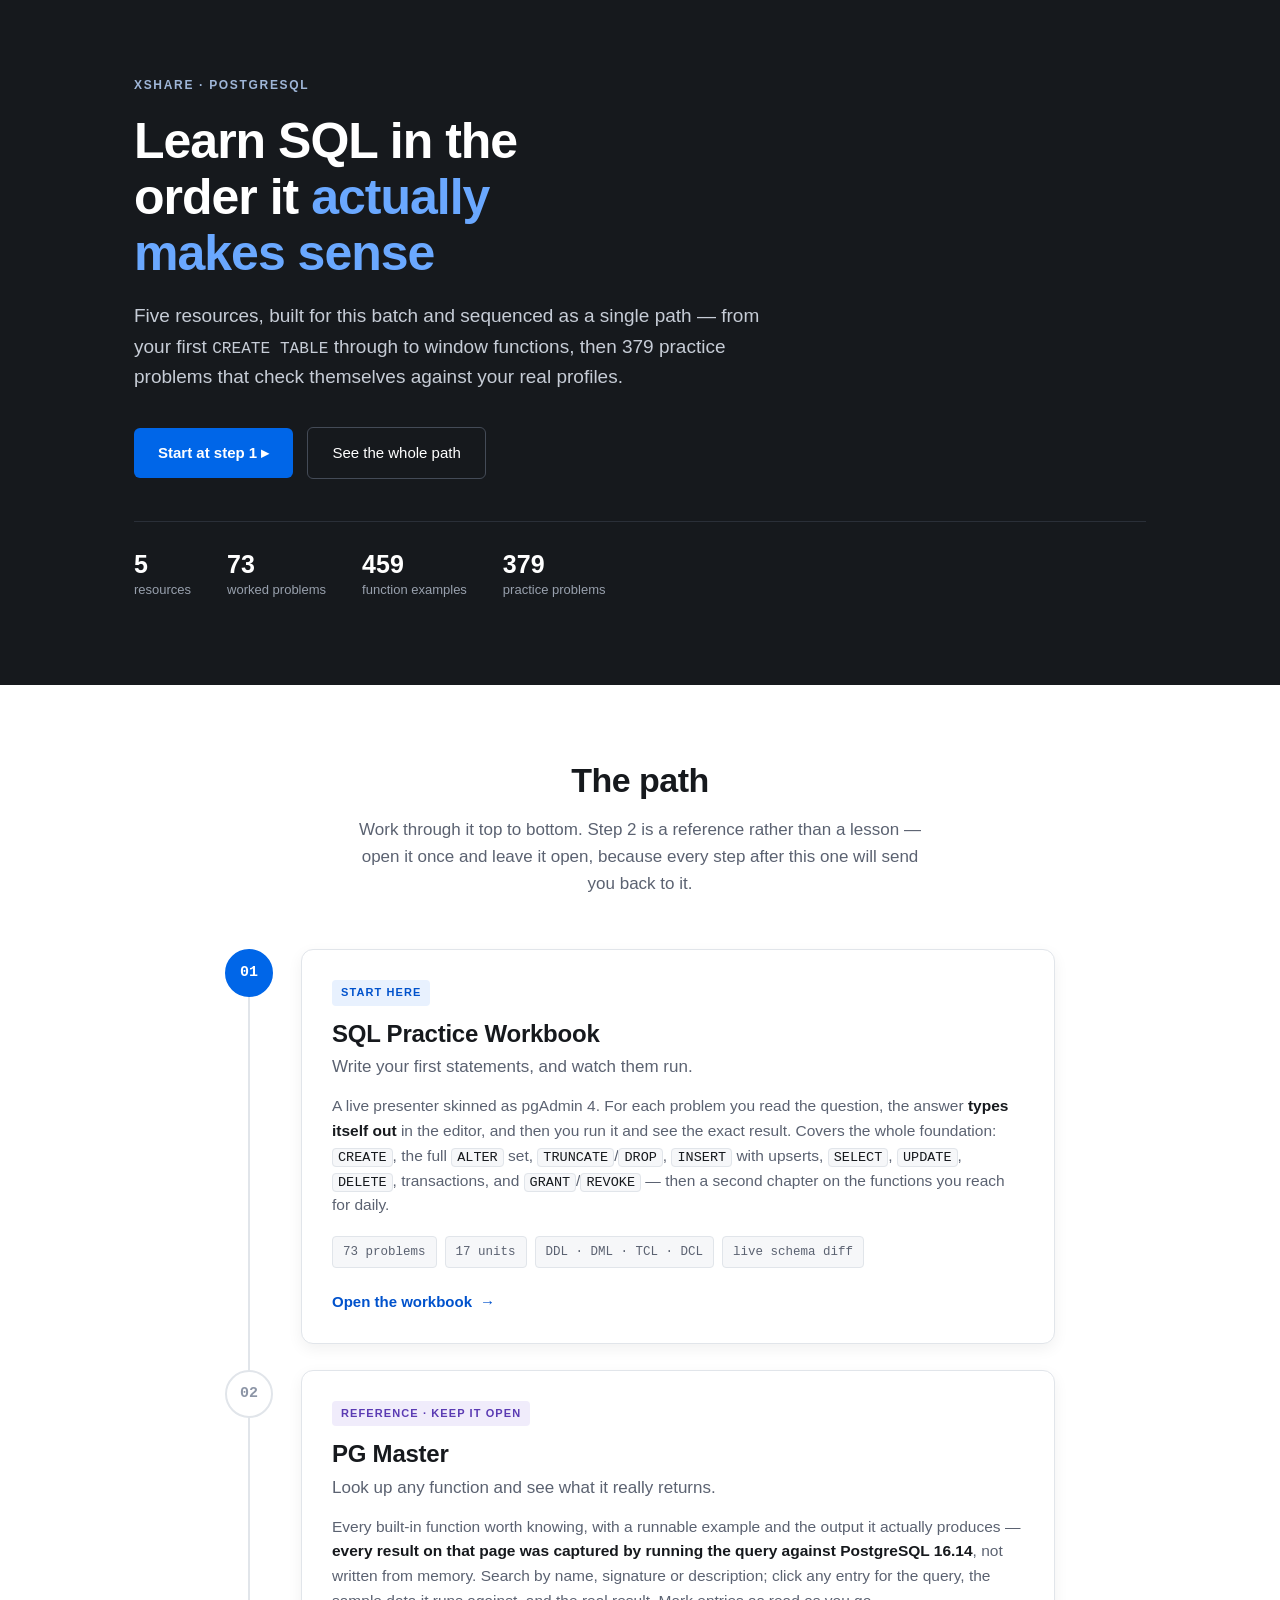
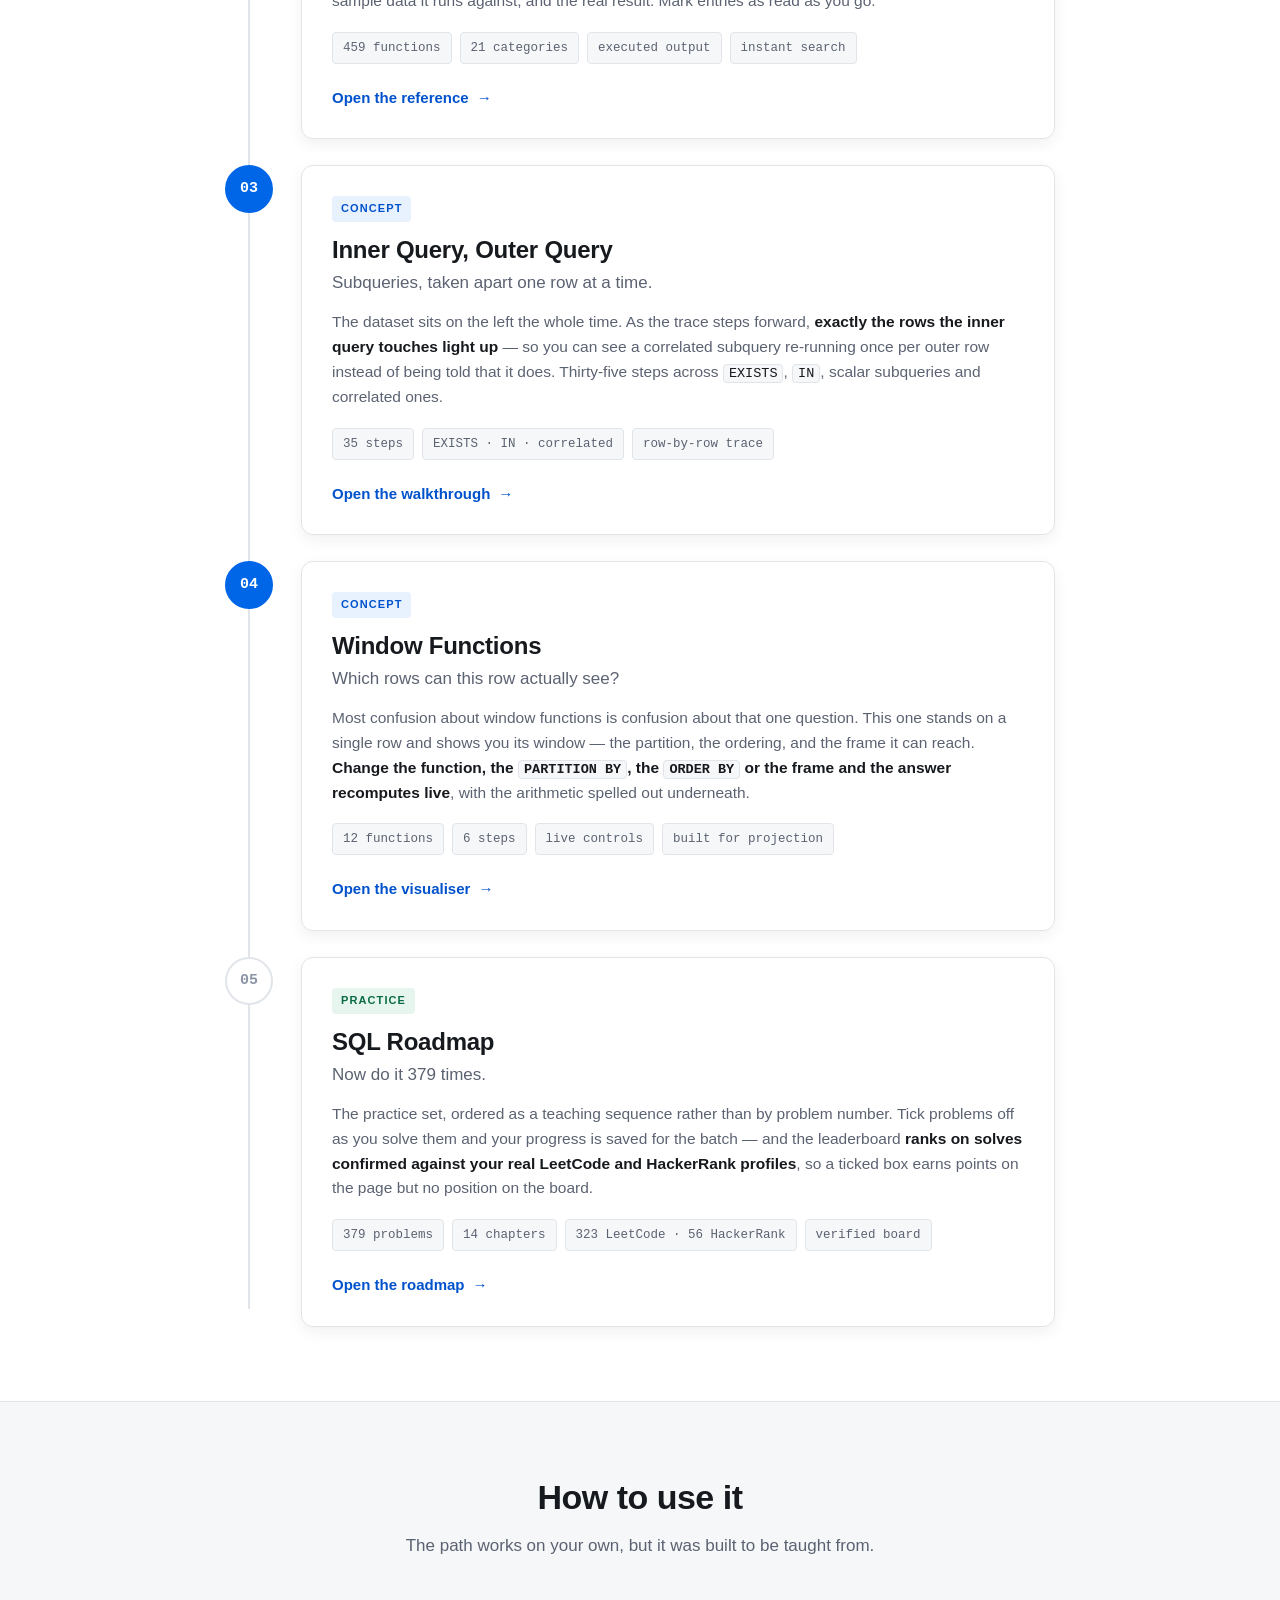
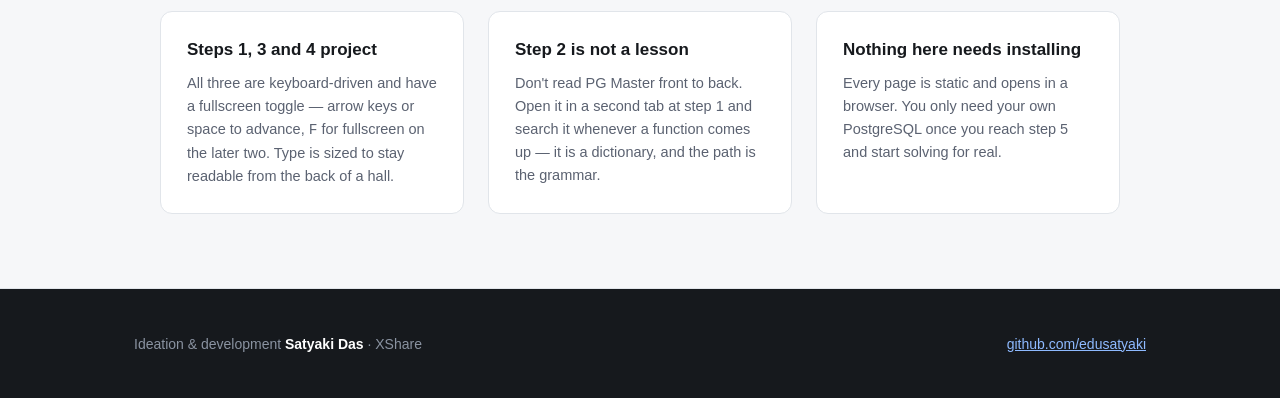
==== index.html @ 4ec0329b "Add the PostgreSQL Master path — five resources in teaching order A single front door for the XShare" ====
<!DOCTYPE html>
<html lang="en">
<head>
<meta charset="utf-8">
<meta name="viewport" content="width=device-width, initial-scale=1">
<title>PostgreSQL Master — the XShare SQL path</title>
<meta name="description" content="Five resources in teaching order: write your first statements, look up any function, take subqueries apart, see what a window function sees, then practise across 379 tracked problems.">
<meta property="og:title" content="PostgreSQL Master — the XShare SQL path">
<meta property="og:description" content="Five resources in teaching order, from CREATE TABLE to window functions to 379 tracked practice problems.">
<meta property="og:type" content="website">
<meta property="og:url" content="https://edusatyaki.github.io/PGSQLMaaster/">
<link rel="icon" href="data:image/svg+xml,%3Csvg xmlns='http://www.w3.org/2000/svg' viewBox='0 0 24 24' fill='none' stroke='%230673f9' stroke-width='2'%3E%3Cellipse cx='12' cy='5.5' rx='8' ry='3'/%3E%3Cpath d='M4 5.5v13c0 1.7 3.6 3 8 3s8-1.3 8-3v-13M4 12c0 1.7 3.6 3 8 3s8-1.3 8-3'/%3E%3C/svg%3E">
<style>
:root{
  --accent:#0673f9;        /* borders, focus ring — never behind white text */
  --accent-solid:#0066e8;  /* filled surfaces carrying white text: 5.17:1 */
  --accent-deep:#0052cc;   /* links, hover */
  --ink:#16191d;
  --ink-2:#5b6271;
  --ink-3:#8c95a6;
  --ground:#f6f7f9;
  --line:#e1e5ea;
  --white:#ffffff;
  --shadow:0 5px 15px rgba(0,0,0,.06);
  --shadow-lift:0 12px 28px rgba(6,115,249,.13);
  --sans:Arial,Helvetica,sans-serif;
  --mono:ui-monospace,SFMono-Regular,Menlo,Consolas,"Courier New",monospace;
}
*{box-sizing:border-box;margin:0;padding:0}
html{-webkit-text-size-adjust:100%}
body{
  font-family:var(--sans); color:var(--ink); background:var(--white);
  font-size:16px; line-height:1.6; -webkit-font-smoothing:antialiased;
}
a{color:var(--accent-deep)}
:focus-visible{outline:3px solid var(--accent); outline-offset:3px; border-radius:4px}

.wrap{max-width:1060px; margin:0 auto; padding:0 24px}

/* ---------------------------------------------------------------- hero */
.hero{background:var(--ink); color:#fff; padding:76px 0 84px}
.eyebrow{
  font-size:12px; font-weight:700; letter-spacing:.14em; text-transform:uppercase;
  color:#9fb6d8; margin-bottom:18px;
}
.hero h1{font-size:50px; line-height:1.12; font-weight:600; letter-spacing:-.02em; max-width:15ch}
.hero h1 span{color:#6aa8ff}
.hero p{margin-top:20px; font-size:19px; color:#c6ccd6; max-width:60ch}
.hero-cta{display:flex; flex-wrap:wrap; gap:14px; margin-top:34px; align-items:center}
.btn{
  display:inline-block; background:var(--accent-solid); color:#fff; text-decoration:none;
  font-size:15px; font-weight:700; padding:13px 24px; border-radius:6px;
  transition:background .15s ease, transform .15s ease;
}
.btn:hover{background:var(--accent-deep); transform:translateY(-1px)}
.btn-ghost{
  background:transparent; color:#fff; border:1px solid #444b57; font-weight:400;
}
.btn-ghost:hover{background:#242932; border-color:#5d6675; transform:none}
.hero-meta{
  margin-top:42px; padding-top:26px; border-top:1px solid #2a2f38;
  display:flex; flex-wrap:wrap; gap:36px;
}
.hero-meta div{font-size:13px; color:#98a0ad}
.hero-meta b{display:block; font-size:25px; color:#fff; font-weight:600; line-height:1.3}

/* ------------------------------------------------------------ sections */
.band{padding:74px 0}
.band-grey{background:var(--ground); border-top:1px solid var(--line); border-bottom:1px solid var(--line)}
.head{text-align:center; max-width:64ch; margin:0 auto 52px}
.head h2{font-size:34px; font-weight:600; letter-spacing:-.015em; line-height:1.25}
.head p{margin-top:14px; font-size:17px; color:var(--ink-2)}

/* ---------------------------------------------------------------- path */
.path{position:relative; max-width:830px; margin:0 auto; list-style:none}
.path::before{
  content:""; position:absolute; left:23px; top:18px; bottom:18px;
  width:2px; background:var(--line);
}
.step{position:relative; padding-left:76px; padding-bottom:26px}
.step:last-child{padding-bottom:0}
.num{
  position:absolute; left:0; top:0; width:48px; height:48px; border-radius:50%;
  background:var(--white); border:2px solid var(--line); color:var(--ink-3);
  font-family:var(--mono); font-size:15px; font-weight:700;
  display:flex; align-items:center; justify-content:center; z-index:1;
}
.step.is-core .num{background:var(--accent-solid); border-color:var(--accent-solid); color:#fff}

.card{
  background:var(--white); border:1px solid var(--line); border-radius:12px;
  padding:28px 30px; box-shadow:var(--shadow);
  transition:box-shadow .18s ease, border-color .18s ease, transform .18s ease;
}
.card:hover{box-shadow:var(--shadow-lift); border-color:#b9d4fb; transform:translateY(-2px)}
.tag{
  display:inline-block; font-size:11px; font-weight:700; letter-spacing:.1em;
  text-transform:uppercase; padding:4px 9px; border-radius:4px; margin-bottom:12px;
  background:#e8f1fe; color:var(--accent-deep);
}
.tag-ref{background:#f0ecfb; color:#5b3bb3}
.tag-last{background:#e6f6ee; color:#0a6b43}
.card h3{font-size:24px; font-weight:600; letter-spacing:-.01em; line-height:1.3}
.card .lede{margin-top:4px; font-size:17px; color:var(--ink-2); font-weight:400}
.card p.body{margin-top:14px; color:var(--ink-2); font-size:15.5px}
.card p.body b{color:var(--ink); font-weight:700}
.card code{
  font-family:var(--mono); font-size:13.5px; background:var(--ground);
  border:1px solid var(--line); border-radius:4px; padding:1px 5px; color:var(--ink);
}
.facts{
  display:flex; flex-wrap:wrap; gap:8px; margin-top:18px; list-style:none;
}
.facts li{
  font-family:var(--mono); font-size:12.5px; color:var(--ink-2);
  background:var(--ground); border:1px solid var(--line);
  border-radius:4px; padding:5px 10px;
}
.go{
  display:inline-flex; align-items:center; gap:8px; margin-top:22px;
  font-size:15px; font-weight:700; color:var(--accent-deep); text-decoration:none;
}
.go:hover{color:var(--accent); text-decoration:underline}
.go .arw{transition:transform .15s ease}
.card:hover .go .arw{transform:translateX(3px)}

/* --------------------------------------------------------------- notes */
.notes{display:grid; grid-template-columns:repeat(3,1fr); gap:24px; max-width:960px; margin:0 auto}
.note{background:var(--white); border:1px solid var(--line); border-radius:12px; padding:24px 26px}
.note h4{font-size:17px; font-weight:600; margin-bottom:8px}
.note p{font-size:14.5px; color:var(--ink-2)}

/* -------------------------------------------------------------- footer */
footer{background:var(--ink); color:#8a93a1; padding:44px 0; font-size:14px}
.foot-in{display:flex; flex-wrap:wrap; gap:16px; justify-content:space-between; align-items:center}
footer b{color:#fff; font-weight:600}
footer a{color:#8ebaff}

/* --------------------------------------------------------------- phone */
@media (max-width:860px){
  .notes{grid-template-columns:1fr}
}
@media (max-width:640px){
  .hero{padding:52px 0 58px}
  .hero h1{font-size:33px}
  .hero p{font-size:17px}
  .hero-meta{gap:24px}
  .hero-meta b{font-size:21px}
  .band{padding:52px 0}
  .head{margin-bottom:36px}
  .head h2{font-size:26px}
  .path::before{left:15px}
  .step{padding-left:50px}
  .num{width:32px; height:32px; font-size:12.5px}
  .card{padding:22px 20px}
  .card h3{font-size:20px}
  .card .lede{font-size:15.5px}
  .btn{display:block; text-align:center}
  .hero-cta{display:block}
  .hero-cta .btn{margin-bottom:12px}
}
</style>
</head>
<body>

<header class="hero">
  <div class="wrap">
    <div class="eyebrow">XShare · PostgreSQL</div>
    <h1>Learn SQL in the order it <span>actually makes sense</span></h1>
    <p>
      Five resources, built for this batch and sequenced as a single path — from your first
      <code style="font-family:var(--mono);font-size:.85em">CREATE TABLE</code> through to window
      functions, then 379 practice problems that check themselves against your real profiles.
    </p>
    <div class="hero-cta">
      <a class="btn" href="https://edusatyaki.github.io/SQL-Practice-Workbook-1/">Start at step 1 ▸</a>
      <a class="btn btn-ghost" href="#path">See the whole path</a>
    </div>
    <div class="hero-meta">
      <div><b>5</b>resources</div>
      <div><b>73</b>worked problems</div>
      <div><b>459</b>function examples</div>
      <div><b>379</b>practice problems</div>
    </div>
  </div>
</header>

<main>
<section class="band" id="path">
  <div class="wrap">
    <div class="head">
      <h2>The path</h2>
      <p>
        Work through it top to bottom. Step 2 is a reference rather than a lesson — open it once
        and leave it open, because every step after this one will send you back to it.
      </p>
    </div>

    <ol class="path">

      <li class="step is-core">
        <div class="num">01</div>
        <article class="card">
          <span class="tag">Start here</span>
          <h3>SQL Practice Workbook</h3>
          <div class="lede">Write your first statements, and watch them run.</div>
          <p class="body">
            A live presenter skinned as pgAdmin 4. For each problem you read the question, the
            answer <b>types itself out</b> in the editor, and then you run it and see the exact
            result. Covers the whole foundation: <code>CREATE</code>, the full <code>ALTER</code>
            set, <code>TRUNCATE</code>/<code>DROP</code>, <code>INSERT</code> with upserts,
            <code>SELECT</code>, <code>UPDATE</code>, <code>DELETE</code>, transactions, and
            <code>GRANT</code>/<code>REVOKE</code> — then a second chapter on the functions you
            reach for daily.
          </p>
          <ul class="facts">
            <li>73 problems</li><li>17 units</li><li>DDL · DML · TCL · DCL</li><li>live schema diff</li>
          </ul>
          <a class="go" href="https://edusatyaki.github.io/SQL-Practice-Workbook-1/">
            Open the workbook <span class="arw">→</span>
          </a>
        </article>
      </li>

      <li class="step">
        <div class="num">02</div>
        <article class="card">
          <span class="tag tag-ref">Reference · keep it open</span>
          <h3>PG Master</h3>
          <div class="lede">Look up any function and see what it really returns.</div>
          <p class="body">
            Every built-in function worth knowing, with a runnable example and the output it
            actually produces — <b>every result on that page was captured by running the query
            against PostgreSQL 16.14</b>, not written from memory. Search by name, signature or
            description; click any entry for the query, the sample data it runs against, and the
            real result. Mark entries as read as you go.
          </p>
          <ul class="facts">
            <li>459 functions</li><li>21 categories</li><li>executed output</li><li>instant search</li>
          </ul>
          <a class="go" href="https://edusatyaki.github.io/PGMaster/">
            Open the reference <span class="arw">→</span>
          </a>
        </article>
      </li>

      <li class="step is-core">
        <div class="num">03</div>
        <article class="card">
          <span class="tag">Concept</span>
          <h3>Inner Query, Outer Query</h3>
          <div class="lede">Subqueries, taken apart one row at a time.</div>
          <p class="body">
            The dataset sits on the left the whole time. As the trace steps forward, <b>exactly the
            rows the inner query touches light up</b> — so you can see a correlated subquery
            re-running once per outer row instead of being told that it does. Thirty-five steps
            across <code>EXISTS</code>, <code>IN</code>, scalar subqueries and correlated ones.
          </p>
          <ul class="facts">
            <li>35 steps</li><li>EXISTS · IN · correlated</li><li>row-by-row trace</li>
          </ul>
          <a class="go" href="https://edusatyaki.github.io/Subquerry/">
            Open the walkthrough <span class="arw">→</span>
          </a>
        </article>
      </li>

      <li class="step is-core">
        <div class="num">04</div>
        <article class="card">
          <span class="tag">Concept</span>
          <h3>Window Functions</h3>
          <div class="lede">Which rows can this row actually see?</div>
          <p class="body">
            Most confusion about window functions is confusion about that one question. This one
            stands on a single row and shows you its window — the partition, the ordering, and the
            frame it can reach. <b>Change the function, the <code>PARTITION BY</code>, the
            <code>ORDER BY</code> or the frame and the answer recomputes live</b>, with the
            arithmetic spelled out underneath.
          </p>
          <ul class="facts">
            <li>12 functions</li><li>6 steps</li><li>live controls</li><li>built for projection</li>
          </ul>
          <a class="go" href="https://edusatyaki.github.io/Windows-functions-/">
            Open the visualiser <span class="arw">→</span>
          </a>
        </article>
      </li>

      <li class="step">
        <div class="num">05</div>
        <article class="card">
          <span class="tag tag-last">Practice</span>
          <h3>SQL Roadmap</h3>
          <div class="lede">Now do it 379 times.</div>
          <p class="body">
            The practice set, ordered as a teaching sequence rather than by problem number. Tick
            problems off as you solve them and your progress is saved for the batch — and the
            leaderboard <b>ranks on solves confirmed against your real LeetCode and HackerRank
            profiles</b>, so a ticked box earns points on the page but no position on the board.
          </p>
          <ul class="facts">
            <li>379 problems</li><li>14 chapters</li><li>323 LeetCode · 56 HackerRank</li><li>verified board</li>
          </ul>
          <a class="go" href="https://edusatyaki.github.io/SQLRoadmap/">
            Open the roadmap <span class="arw">→</span>
          </a>
        </article>
      </li>

    </ol>
  </div>
</section>

<section class="band band-grey">
  <div class="wrap">
    <div class="head">
      <h2>How to use it</h2>
      <p>The path works on your own, but it was built to be taught from.</p>
    </div>
    <div class="notes">
      <div class="note">
        <h4>Steps 1, 3 and 4 project</h4>
        <p>
          All three are keyboard-driven and have a fullscreen toggle — arrow keys or space to
          advance, <code>F</code> for fullscreen on the later two. Type is sized to stay readable
          from the back of a hall.
        </p>
      </div>
      <div class="note">
        <h4>Step 2 is not a lesson</h4>
        <p>
          Don't read PG Master front to back. Open it in a second tab at step 1 and search it
          whenever a function comes up — it is a dictionary, and the path is the grammar.
        </p>
      </div>
      <div class="note">
        <h4>Nothing here needs installing</h4>
        <p>
          Every page is static and opens in a browser. You only need your own PostgreSQL once you
          reach step 5 and start solving for real.
        </p>
      </div>
    </div>
  </div>
</section>
</main>

<footer>
  <div class="wrap foot-in">
    <div>Ideation &amp; development <b>Satyaki Das</b> · XShare</div>
    <div><a href="https://github.com/edusatyaki">github.com/edusatyaki</a></div>
  </div>
</footer>

</body>
</html>
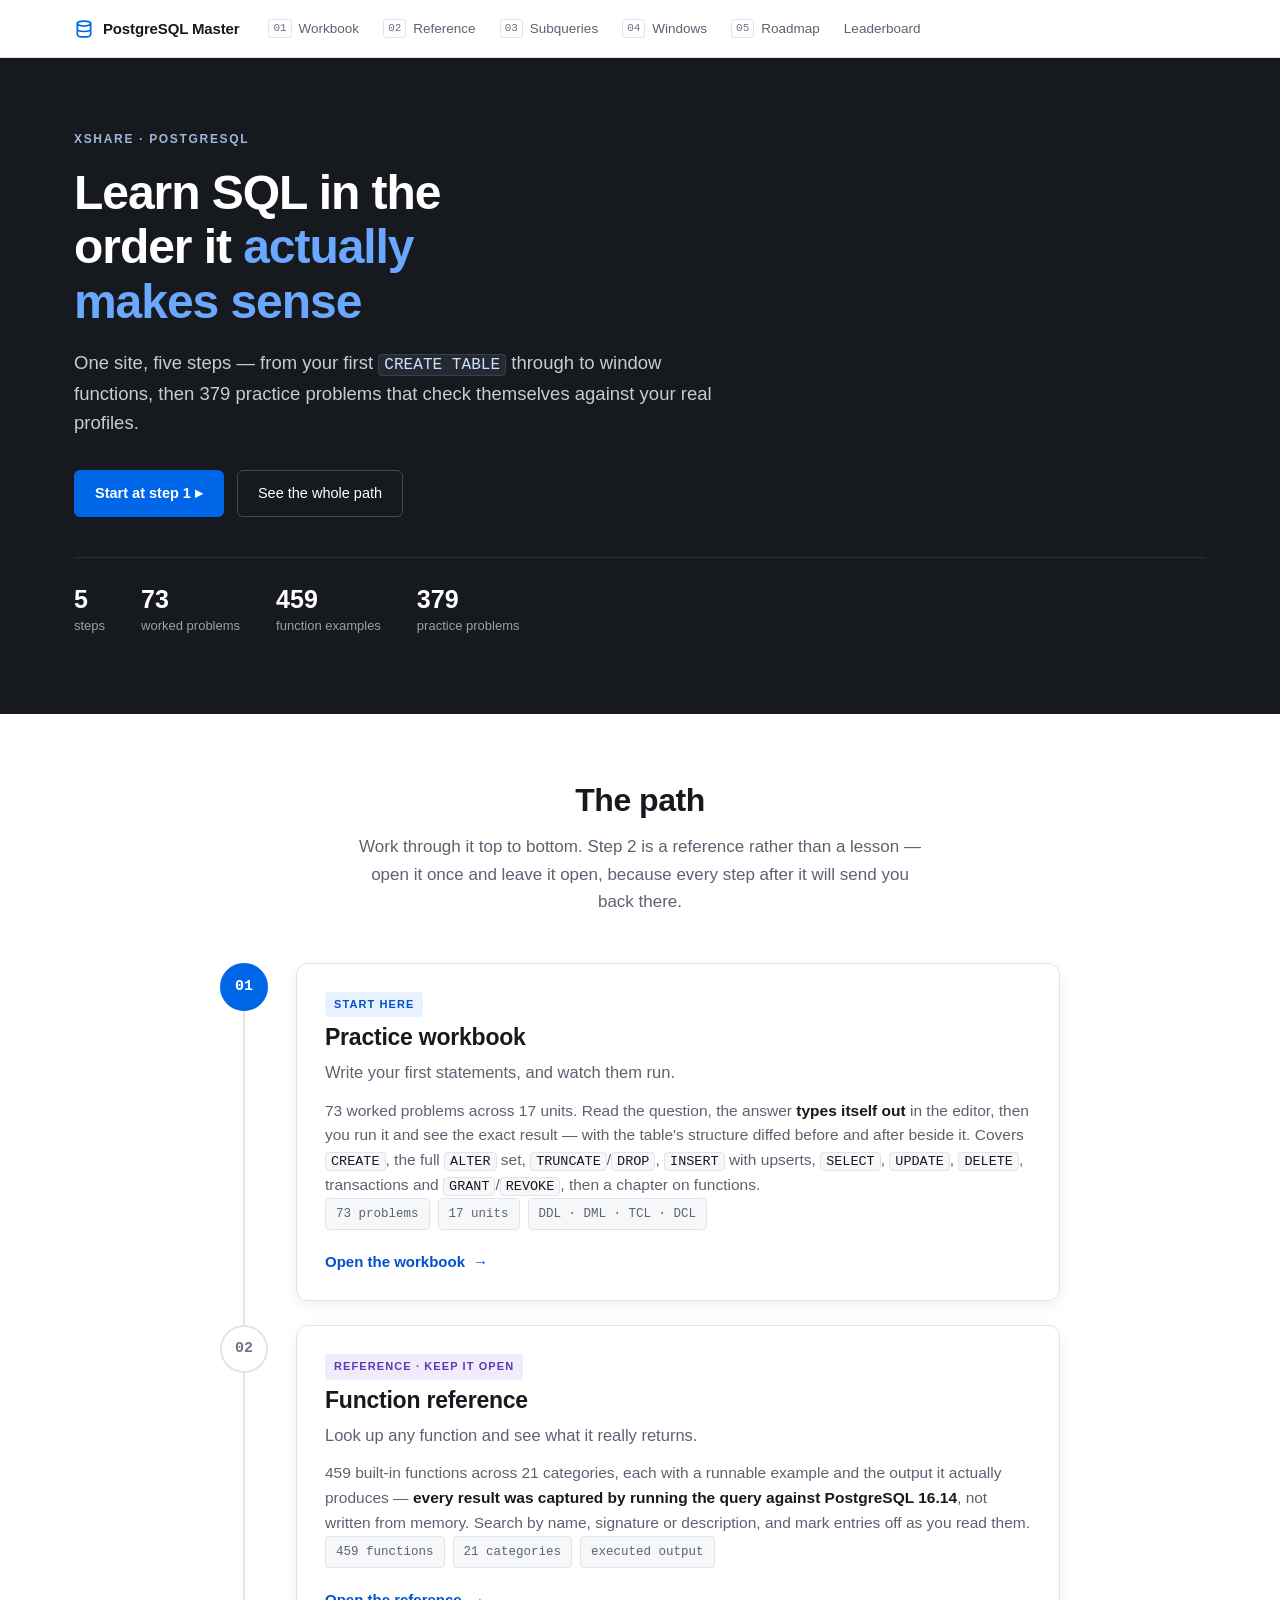
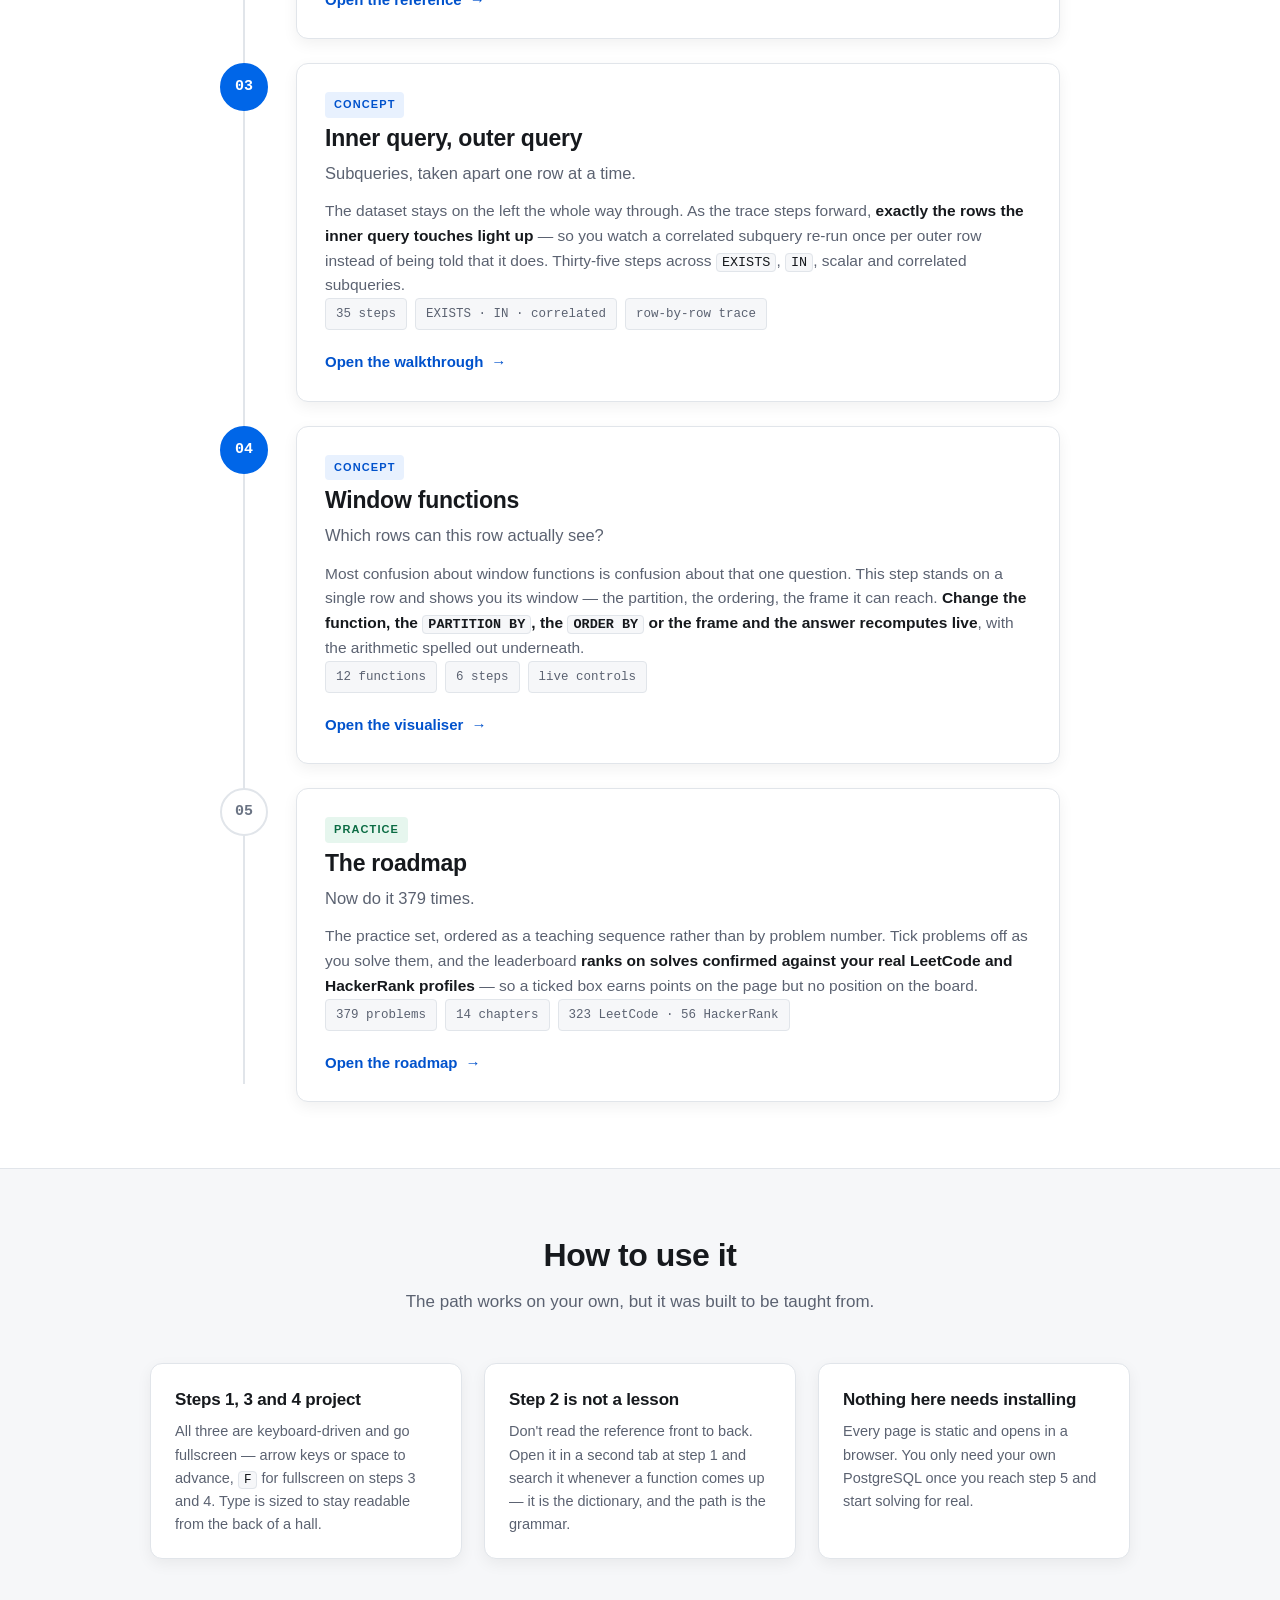
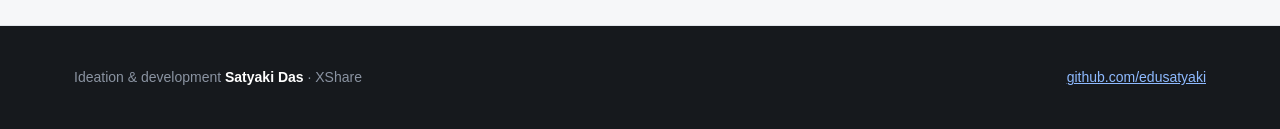
==== commit fe642fd7: "Merge all five resources into one site on one theme Replaces the link hub with the actual code. The " ====
--- a/index.html
+++ b/index.html
@@ -3,81 +3,29 @@
 <head>
 <meta charset="utf-8">
 <meta name="viewport" content="width=device-width, initial-scale=1">
-<title>PostgreSQL Master — the XShare SQL path</title>
-<meta name="description" content="Five resources in teaching order: write your first statements, look up any function, take subqueries apart, see what a window function sees, then practise across 379 tracked problems.">
-<meta property="og:title" content="PostgreSQL Master — the XShare SQL path">
-<meta property="og:description" content="Five resources in teaching order, from CREATE TABLE to window functions to 379 tracked practice problems.">
+<title>PostgreSQL Master — the XShare SQL course</title>
+<meta name="description" content="One site, five steps: write your first statements, look up any function, take subqueries apart, see what a window function sees, then practise across 379 tracked problems.">
+<meta property="og:title" content="PostgreSQL Master — the XShare SQL course">
+<meta property="og:description" content="From CREATE TABLE to window functions to 379 tracked practice problems — one site, in teaching order.">
 <meta property="og:type" content="website">
 <meta property="og:url" content="https://edusatyaki.github.io/PGSQLMaaster/">
-<link rel="icon" href="data:image/svg+xml,%3Csvg xmlns='http://www.w3.org/2000/svg' viewBox='0 0 24 24' fill='none' stroke='%230673f9' stroke-width='2'%3E%3Cellipse cx='12' cy='5.5' rx='8' ry='3'/%3E%3Cpath d='M4 5.5v13c0 1.7 3.6 3 8 3s8-1.3 8-3v-13M4 12c0 1.7 3.6 3 8 3s8-1.3 8-3'/%3E%3C/svg%3E">
+<link rel="icon" href="data:image/svg+xml,%3Csvg xmlns='http://www.w3.org/2000/svg' viewBox='0 0 24 24' fill='none' stroke='%230066e8' stroke-width='2'%3E%3Cellipse cx='12' cy='5.5' rx='8' ry='3'/%3E%3Cpath d='M4 5.5v13c0 1.7 3.6 3 8 3s8-1.3 8-3v-13M4 12c0 1.7 3.6 3 8 3s8-1.3 8-3'/%3E%3C/svg%3E">
+<link rel="stylesheet" href="assets/theme.css">
 <style>
-:root{
-  --accent:#0673f9;        /* borders, focus ring — never behind white text */
-  --accent-solid:#0066e8;  /* filled surfaces carrying white text: 5.17:1 */
-  --accent-deep:#0052cc;   /* links, hover */
-  --ink:#16191d;
-  --ink-2:#5b6271;
-  --ink-3:#8c95a6;
-  --ground:#f6f7f9;
-  --line:#e1e5ea;
-  --white:#ffffff;
-  --shadow:0 5px 15px rgba(0,0,0,.06);
-  --shadow-lift:0 12px 28px rgba(6,115,249,.13);
-  --sans:Arial,Helvetica,sans-serif;
-  --mono:ui-monospace,SFMono-Regular,Menlo,Consolas,"Courier New",monospace;
-}
-*{box-sizing:border-box;margin:0;padding:0}
-html{-webkit-text-size-adjust:100%}
-body{
-  font-family:var(--sans); color:var(--ink); background:var(--white);
-  font-size:16px; line-height:1.6; -webkit-font-smoothing:antialiased;
-}
-a{color:var(--accent-deep)}
-:focus-visible{outline:3px solid var(--accent); outline-offset:3px; border-radius:4px}
-
-.wrap{max-width:1060px; margin:0 auto; padding:0 24px}
-
-/* ---------------------------------------------------------------- hero */
-.hero{background:var(--ink); color:#fff; padding:76px 0 84px}
-.eyebrow{
-  font-size:12px; font-weight:700; letter-spacing:.14em; text-transform:uppercase;
-  color:#9fb6d8; margin-bottom:18px;
-}
-.hero h1{font-size:50px; line-height:1.12; font-weight:600; letter-spacing:-.02em; max-width:15ch}
+.hero{background:var(--ink); color:#fff; padding:72px 0 78px}
+.hero .eyebrow{font-size:12px; font-weight:700; letter-spacing:.14em; text-transform:uppercase; color:#9fb6d8; margin-bottom:17px}
+.hero h1{font-size:48px; line-height:1.13; font-weight:600; letter-spacing:-.022em; max-width:16ch}
 .hero h1 span{color:#6aa8ff}
-.hero p{margin-top:20px; font-size:19px; color:#c6ccd6; max-width:60ch}
-.hero-cta{display:flex; flex-wrap:wrap; gap:14px; margin-top:34px; align-items:center}
-.btn{
-  display:inline-block; background:var(--accent-solid); color:#fff; text-decoration:none;
-  font-size:15px; font-weight:700; padding:13px 24px; border-radius:6px;
-  transition:background .15s ease, transform .15s ease;
-}
-.btn:hover{background:var(--accent-deep); transform:translateY(-1px)}
-.btn-ghost{
-  background:transparent; color:#fff; border:1px solid #444b57; font-weight:400;
-}
-.btn-ghost:hover{background:#242932; border-color:#5d6675; transform:none}
-.hero-meta{
-  margin-top:42px; padding-top:26px; border-top:1px solid #2a2f38;
-  display:flex; flex-wrap:wrap; gap:36px;
-}
+.hero p{margin-top:19px; font-size:18.5px; color:#c6ccd6; max-width:62ch}
+.hero code{background:#242932; border-color:#39404b; color:#cfe0ff}
+.hero-cta{display:flex; flex-wrap:wrap; gap:13px; margin-top:32px}
+.hero-meta{margin-top:40px; padding-top:25px; border-top:1px solid #2a2f38; display:flex; flex-wrap:wrap; gap:36px}
 .hero-meta div{font-size:13px; color:#98a0ad}
 .hero-meta b{display:block; font-size:25px; color:#fff; font-weight:600; line-height:1.3}
 
-/* ------------------------------------------------------------ sections */
-.band{padding:74px 0}
-.band-grey{background:var(--ground); border-top:1px solid var(--line); border-bottom:1px solid var(--line)}
-.head{text-align:center; max-width:64ch; margin:0 auto 52px}
-.head h2{font-size:34px; font-weight:600; letter-spacing:-.015em; line-height:1.25}
-.head p{margin-top:14px; font-size:17px; color:var(--ink-2)}
-
-/* ---------------------------------------------------------------- path */
-.path{position:relative; max-width:830px; margin:0 auto; list-style:none}
-.path::before{
-  content:""; position:absolute; left:23px; top:18px; bottom:18px;
-  width:2px; background:var(--line);
-}
-.step{position:relative; padding-left:76px; padding-bottom:26px}
+.path{position:relative; max-width:840px; margin:0 auto; list-style:none}
+.path::before{content:""; position:absolute; left:23px; top:18px; bottom:18px; width:2px; background:var(--line)}
+.step{position:relative; padding-left:76px; padding-bottom:24px}
 .step:last-child{padding-bottom:0}
 .num{
   position:absolute; left:0; top:0; width:48px; height:48px; border-radius:50%;
@@ -86,104 +34,60 @@
   display:flex; align-items:center; justify-content:center; z-index:1;
 }
 .step.is-core .num{background:var(--accent-solid); border-color:var(--accent-solid); color:#fff}
-
-.card{
-  background:var(--white); border:1px solid var(--line); border-radius:12px;
-  padding:28px 30px; box-shadow:var(--shadow);
-  transition:box-shadow .18s ease, border-color .18s ease, transform .18s ease;
-}
-.card:hover{box-shadow:var(--shadow-lift); border-color:#b9d4fb; transform:translateY(-2px)}
-.tag{
-  display:inline-block; font-size:11px; font-weight:700; letter-spacing:.1em;
-  text-transform:uppercase; padding:4px 9px; border-radius:4px; margin-bottom:12px;
-  background:#e8f1fe; color:var(--accent-deep);
-}
-.tag-ref{background:#f0ecfb; color:#5b3bb3}
-.tag-last{background:#e6f6ee; color:#0a6b43}
-.card h3{font-size:24px; font-weight:600; letter-spacing:-.01em; line-height:1.3}
-.card .lede{margin-top:4px; font-size:17px; color:var(--ink-2); font-weight:400}
-.card p.body{margin-top:14px; color:var(--ink-2); font-size:15.5px}
-.card p.body b{color:var(--ink); font-weight:700}
-.card code{
-  font-family:var(--mono); font-size:13.5px; background:var(--ground);
-  border:1px solid var(--line); border-radius:4px; padding:1px 5px; color:var(--ink);
-}
-.facts{
-  display:flex; flex-wrap:wrap; gap:8px; margin-top:18px; list-style:none;
-}
-.facts li{
-  font-family:var(--mono); font-size:12.5px; color:var(--ink-2);
-  background:var(--ground); border:1px solid var(--line);
-  border-radius:4px; padding:5px 10px;
-}
-.go{
-  display:inline-flex; align-items:center; gap:8px; margin-top:22px;
-  font-size:15px; font-weight:700; color:var(--accent-deep); text-decoration:none;
-}
-.go:hover{color:var(--accent); text-decoration:underline}
+.step .card{transition:box-shadow .18s ease, border-color .18s ease, transform .18s ease}
+.step .card:hover{box-shadow:var(--shadow-lift); border-color:var(--accent-line); transform:translateY(-2px)}
+.card h3{font-size:23px; margin-top:2px}
+.card .lede{margin-top:3px; font-size:16.5px; color:var(--ink-2)}
+.card p.body{margin-top:13px; color:var(--ink-2); font-size:15.5px}
+.card p.body b{color:var(--ink)}
+.go{display:inline-flex; align-items:center; gap:8px; margin-top:20px; font-size:15px; font-weight:700; color:var(--accent-deep); text-decoration:none}
+.go:hover{text-decoration:underline}
 .go .arw{transition:transform .15s ease}
 .card:hover .go .arw{transform:translateX(3px)}
 
-/* --------------------------------------------------------------- notes */
-.notes{display:grid; grid-template-columns:repeat(3,1fr); gap:24px; max-width:960px; margin:0 auto}
-.note{background:var(--white); border:1px solid var(--line); border-radius:12px; padding:24px 26px}
-.note h4{font-size:17px; font-weight:600; margin-bottom:8px}
-.note p{font-size:14.5px; color:var(--ink-2)}
-
-/* -------------------------------------------------------------- footer */
-footer{background:var(--ink); color:#8a93a1; padding:44px 0; font-size:14px}
-.foot-in{display:flex; flex-wrap:wrap; gap:16px; justify-content:space-between; align-items:center}
-footer b{color:#fff; font-weight:600}
-footer a{color:#8ebaff}
-
-/* --------------------------------------------------------------- phone */
-@media (max-width:860px){
-  .notes{grid-template-columns:1fr}
-}
+.notes{display:grid; grid-template-columns:repeat(3,1fr); gap:22px; max-width:980px; margin:0 auto}
+.notes .card{padding:22px 24px}
+.notes h4{font-size:17px; margin-bottom:7px}
+.notes p{font-size:14.5px; color:var(--ink-2)}
+
+@media (max-width:860px){ .notes{grid-template-columns:1fr} }
 @media (max-width:640px){
-  .hero{padding:52px 0 58px}
-  .hero h1{font-size:33px}
-  .hero p{font-size:17px}
-  .hero-meta{gap:24px}
+  .hero{padding:48px 0 54px}
+  .hero h1{font-size:32px}
+  .hero p{font-size:16.5px}
+  .hero-meta{gap:22px}
   .hero-meta b{font-size:21px}
-  .band{padding:52px 0}
-  .head{margin-bottom:36px}
-  .head h2{font-size:26px}
   .path::before{left:15px}
   .step{padding-left:50px}
   .num{width:32px; height:32px; font-size:12.5px}
-  .card{padding:22px 20px}
-  .card h3{font-size:20px}
-  .card .lede{font-size:15.5px}
-  .btn{display:block; text-align:center}
-  .hero-cta{display:block}
-  .hero-cta .btn{margin-bottom:12px}
+  .hero-cta .btn{width:100%}
 }
 </style>
 </head>
-<body>
-
-<header class="hero">
+<body class="app">
+
+<header data-shell></header>
+
+<div class="hero">
   <div class="wrap">
     <div class="eyebrow">XShare · PostgreSQL</div>
     <h1>Learn SQL in the order it <span>actually makes sense</span></h1>
     <p>
-      Five resources, built for this batch and sequenced as a single path — from your first
-      <code style="font-family:var(--mono);font-size:.85em">CREATE TABLE</code> through to window
+      One site, five steps — from your first <code>CREATE TABLE</code> through to window
       functions, then 379 practice problems that check themselves against your real profiles.
     </p>
     <div class="hero-cta">
-      <a class="btn" href="https://edusatyaki.github.io/SQL-Practice-Workbook-1/">Start at step 1 ▸</a>
-      <a class="btn btn-ghost" href="#path">See the whole path</a>
+      <a class="btn" href="workbook.html">Start at step 1 ▸</a>
+      <a class="btn btn-dark" href="#path">See the whole path</a>
     </div>
     <div class="hero-meta">
-      <div><b>5</b>resources</div>
+      <div><b>5</b>steps</div>
       <div><b>73</b>worked problems</div>
       <div><b>459</b>function examples</div>
       <div><b>379</b>practice problems</div>
     </div>
   </div>
-</header>
+</div>
 
 <main>
 <section class="band" id="path">
@@ -192,7 +96,7 @@
       <h2>The path</h2>
       <p>
         Work through it top to bottom. Step 2 is a reference rather than a lesson — open it once
-        and leave it open, because every step after this one will send you back to it.
+        and leave it open, because every step after it will send you back there.
       </p>
     </div>
 
@@ -202,45 +106,35 @@
         <div class="num">01</div>
         <article class="card">
           <span class="tag">Start here</span>
-          <h3>SQL Practice Workbook</h3>
+          <h3>Practice workbook</h3>
           <div class="lede">Write your first statements, and watch them run.</div>
           <p class="body">
-            A live presenter skinned as pgAdmin 4. For each problem you read the question, the
-            answer <b>types itself out</b> in the editor, and then you run it and see the exact
-            result. Covers the whole foundation: <code>CREATE</code>, the full <code>ALTER</code>
-            set, <code>TRUNCATE</code>/<code>DROP</code>, <code>INSERT</code> with upserts,
-            <code>SELECT</code>, <code>UPDATE</code>, <code>DELETE</code>, transactions, and
-            <code>GRANT</code>/<code>REVOKE</code> — then a second chapter on the functions you
-            reach for daily.
-          </p>
-          <ul class="facts">
-            <li>73 problems</li><li>17 units</li><li>DDL · DML · TCL · DCL</li><li>live schema diff</li>
-          </ul>
-          <a class="go" href="https://edusatyaki.github.io/SQL-Practice-Workbook-1/">
-            Open the workbook <span class="arw">→</span>
-          </a>
+            73 worked problems across 17 units. Read the question, the answer <b>types itself
+            out</b> in the editor, then you run it and see the exact result — with the table's
+            structure diffed before and after beside it. Covers <code>CREATE</code>, the full
+            <code>ALTER</code> set, <code>TRUNCATE</code>/<code>DROP</code>, <code>INSERT</code>
+            with upserts, <code>SELECT</code>, <code>UPDATE</code>, <code>DELETE</code>,
+            transactions and <code>GRANT</code>/<code>REVOKE</code>, then a chapter on functions.
+          </p>
+          <ul class="chips"><li class="chip">73 problems</li><li class="chip">17 units</li><li class="chip">DDL · DML · TCL · DCL</li></ul>
+          <a class="go" href="workbook.html">Open the workbook <span class="arw">→</span></a>
         </article>
       </li>
 
       <li class="step">
         <div class="num">02</div>
         <article class="card">
-          <span class="tag tag-ref">Reference · keep it open</span>
-          <h3>PG Master</h3>
+          <span class="tag tag-note">Reference · keep it open</span>
+          <h3>Function reference</h3>
           <div class="lede">Look up any function and see what it really returns.</div>
           <p class="body">
-            Every built-in function worth knowing, with a runnable example and the output it
-            actually produces — <b>every result on that page was captured by running the query
+            459 built-in functions across 21 categories, each with a runnable example and the
+            output it actually produces — <b>every result was captured by running the query
             against PostgreSQL 16.14</b>, not written from memory. Search by name, signature or
-            description; click any entry for the query, the sample data it runs against, and the
-            real result. Mark entries as read as you go.
-          </p>
-          <ul class="facts">
-            <li>459 functions</li><li>21 categories</li><li>executed output</li><li>instant search</li>
-          </ul>
-          <a class="go" href="https://edusatyaki.github.io/PGMaster/">
-            Open the reference <span class="arw">→</span>
-          </a>
+            description, and mark entries off as you read them.
+          </p>
+          <ul class="chips"><li class="chip">459 functions</li><li class="chip">21 categories</li><li class="chip">executed output</li></ul>
+          <a class="go" href="reference.html">Open the reference <span class="arw">→</span></a>
         </article>
       </li>
 
@@ -248,20 +142,16 @@
         <div class="num">03</div>
         <article class="card">
           <span class="tag">Concept</span>
-          <h3>Inner Query, Outer Query</h3>
+          <h3>Inner query, outer query</h3>
           <div class="lede">Subqueries, taken apart one row at a time.</div>
           <p class="body">
-            The dataset sits on the left the whole time. As the trace steps forward, <b>exactly the
-            rows the inner query touches light up</b> — so you can see a correlated subquery
-            re-running once per outer row instead of being told that it does. Thirty-five steps
-            across <code>EXISTS</code>, <code>IN</code>, scalar subqueries and correlated ones.
-          </p>
-          <ul class="facts">
-            <li>35 steps</li><li>EXISTS · IN · correlated</li><li>row-by-row trace</li>
-          </ul>
-          <a class="go" href="https://edusatyaki.github.io/Subquerry/">
-            Open the walkthrough <span class="arw">→</span>
-          </a>
+            The dataset stays on the left the whole way through. As the trace steps forward,
+            <b>exactly the rows the inner query touches light up</b> — so you watch a correlated
+            subquery re-run once per outer row instead of being told that it does. Thirty-five
+            steps across <code>EXISTS</code>, <code>IN</code>, scalar and correlated subqueries.
+          </p>
+          <ul class="chips"><li class="chip">35 steps</li><li class="chip">EXISTS · IN · correlated</li><li class="chip">row-by-row trace</li></ul>
+          <a class="go" href="subqueries.html">Open the walkthrough <span class="arw">→</span></a>
         </article>
       </li>
 
@@ -269,42 +159,34 @@
         <div class="num">04</div>
         <article class="card">
           <span class="tag">Concept</span>
-          <h3>Window Functions</h3>
+          <h3>Window functions</h3>
           <div class="lede">Which rows can this row actually see?</div>
           <p class="body">
-            Most confusion about window functions is confusion about that one question. This one
-            stands on a single row and shows you its window — the partition, the ordering, and the
+            Most confusion about window functions is confusion about that one question. This step
+            stands on a single row and shows you its window — the partition, the ordering, the
             frame it can reach. <b>Change the function, the <code>PARTITION BY</code>, the
             <code>ORDER BY</code> or the frame and the answer recomputes live</b>, with the
             arithmetic spelled out underneath.
           </p>
-          <ul class="facts">
-            <li>12 functions</li><li>6 steps</li><li>live controls</li><li>built for projection</li>
-          </ul>
-          <a class="go" href="https://edusatyaki.github.io/Windows-functions-/">
-            Open the visualiser <span class="arw">→</span>
-          </a>
+          <ul class="chips"><li class="chip">12 functions</li><li class="chip">6 steps</li><li class="chip">live controls</li></ul>
+          <a class="go" href="windows.html">Open the visualiser <span class="arw">→</span></a>
         </article>
       </li>
 
       <li class="step">
         <div class="num">05</div>
         <article class="card">
-          <span class="tag tag-last">Practice</span>
-          <h3>SQL Roadmap</h3>
+          <span class="tag tag-good">Practice</span>
+          <h3>The roadmap</h3>
           <div class="lede">Now do it 379 times.</div>
           <p class="body">
             The practice set, ordered as a teaching sequence rather than by problem number. Tick
-            problems off as you solve them and your progress is saved for the batch — and the
-            leaderboard <b>ranks on solves confirmed against your real LeetCode and HackerRank
-            profiles</b>, so a ticked box earns points on the page but no position on the board.
-          </p>
-          <ul class="facts">
-            <li>379 problems</li><li>14 chapters</li><li>323 LeetCode · 56 HackerRank</li><li>verified board</li>
-          </ul>
-          <a class="go" href="https://edusatyaki.github.io/SQLRoadmap/">
-            Open the roadmap <span class="arw">→</span>
-          </a>
+            problems off as you solve them, and the leaderboard <b>ranks on solves confirmed
+            against your real LeetCode and HackerRank profiles</b> — so a ticked box earns points
+            on the page but no position on the board.
+          </p>
+          <ul class="chips"><li class="chip">379 problems</li><li class="chip">14 chapters</li><li class="chip">323 LeetCode · 56 HackerRank</li></ul>
+          <a class="go" href="roadmap.html">Open the roadmap <span class="arw">→</span></a>
         </article>
       </li>
 
@@ -319,22 +201,22 @@
       <p>The path works on your own, but it was built to be taught from.</p>
     </div>
     <div class="notes">
-      <div class="note">
+      <div class="card">
         <h4>Steps 1, 3 and 4 project</h4>
         <p>
-          All three are keyboard-driven and have a fullscreen toggle — arrow keys or space to
-          advance, <code>F</code> for fullscreen on the later two. Type is sized to stay readable
-          from the back of a hall.
+          All three are keyboard-driven and go fullscreen — arrow keys or space to advance,
+          <code>F</code> for fullscreen on steps 3 and 4. Type is sized to stay readable from the
+          back of a hall.
         </p>
       </div>
-      <div class="note">
+      <div class="card">
         <h4>Step 2 is not a lesson</h4>
         <p>
-          Don't read PG Master front to back. Open it in a second tab at step 1 and search it
-          whenever a function comes up — it is a dictionary, and the path is the grammar.
+          Don't read the reference front to back. Open it in a second tab at step 1 and search it
+          whenever a function comes up — it is the dictionary, and the path is the grammar.
         </p>
       </div>
-      <div class="note">
+      <div class="card">
         <h4>Nothing here needs installing</h4>
         <p>
           Every page is static and opens in a browser. You only need your own PostgreSQL once you
@@ -346,12 +228,9 @@
 </section>
 </main>
 
-<footer>
-  <div class="wrap foot-in">
-    <div>Ideation &amp; development <b>Satyaki Das</b> · XShare</div>
-    <div><a href="https://github.com/edusatyaki">github.com/edusatyaki</a></div>
-  </div>
-</footer>
-
+<footer data-shell></footer>
+
+<script src="assets/shell.js"></script>
+<script>Shell.mount("");</script>
 </body>
 </html>
--- a/assets/theme.css
+++ b/assets/theme.css
@@ -0,0 +1,285 @@
+/* ===========================================================================
+   PostgreSQL Master — the single design system
+   ---------------------------------------------------------------------------
+   Every module on this site draws from this file. The five sources it was
+   merged from each carried their own skin (pgAdmin dark, VS Code dark, two
+   light variants); all of that is gone. One palette, one type scale, one SQL
+   token colouring, light only — there is no dark palette to fall out of sync.
+   Palette is the Newton School system already used across the batch's sites.
+   =========================================================================== */
+
+:root{
+  /* brand ---------------------------------------------------------------- */
+  --accent:#0673f9;        /* borders, focus ring, rules — never behind white text */
+  --accent-solid:#0066e8;  /* filled surfaces carrying white text (5.17:1) */
+  --accent-deep:#0052cc;   /* links, hover */
+  --accent-wash:#e8f1fe;   /* tinted backgrounds */
+  --accent-line:#b9d4fb;
+
+  /* ink ------------------------------------------------------------------ */
+  --ink:#16191d;
+  --ink-2:#5b6271;
+  --ink-3:#6b7484;   /* darkened from the source palette's #8c95a6: that value is
+                        3.02:1 on white and this token carries real text (step
+                        numbers, row counts, hints) on every page. Now 4.71:1. */
+
+  /* surfaces ------------------------------------------------------------- */
+  --white:#ffffff;
+  --ground:#f6f7f9;
+  --line:#e1e5ea;
+  --line-soft:#eceff3;
+
+  /* semantic ------------------------------------------------------------- */
+  --good:#0a6b43;   --good-wash:#e6f6ee;
+  --warn:#8a5a00;   --warn-wash:#fdf3e2;
+  --bad:#b3261e;    --bad-wash:#fdecea;
+  --note:#5b3bb3;   --note-wash:#f0ecfb;
+
+  /* SQL syntax — one palette for every module that prints SQL ------------ */
+  --sql-kw:#0033b3;
+  --sql-ctrl:#7b1fa2;
+  --sql-str:#a31515;
+  --sql-num:#0b7a4b;
+  --sql-com:#107c10;
+  --sql-fn:#795e26;
+  --sql-type:#20707f;
+  --sql-meta:#a04a20;
+  --sql-punct:#3c4350;
+
+  /* type ----------------------------------------------------------------- */
+  --sans:Arial,Helvetica,sans-serif;
+  --mono:ui-monospace,SFMono-Regular,Menlo,Consolas,"Courier New",monospace;
+
+  /* form ----------------------------------------------------------------- */
+  --r-sm:4px; --r:6px; --r-lg:12px;
+  --shadow:0 5px 15px rgba(0,0,0,.06);
+  --shadow-lift:0 12px 28px rgba(6,115,249,.13);
+  --topbar-h:58px;
+}
+
+/* ------------------------------------------------------------------ reset */
+*{box-sizing:border-box;margin:0;padding:0}
+html{-webkit-text-size-adjust:100%}
+body{
+  font-family:var(--sans); color:var(--ink); background:var(--white);
+  font-size:16px; line-height:1.6; -webkit-font-smoothing:antialiased;
+}
+a{color:var(--accent-deep)}
+button,input,select,textarea{font-family:inherit; font-size:inherit; color:inherit}
+button{cursor:pointer; background:none; border:none}
+:focus-visible{outline:3px solid var(--accent); outline-offset:2px; border-radius:var(--r-sm)}
+img{max-width:100%}
+[hidden]{display:none !important}
+
+.wrap{max-width:1180px; margin:0 auto; padding:0 24px}
+.wrap-narrow{max-width:900px; margin:0 auto; padding:0 24px}
+.sr{position:absolute; width:1px; height:1px; overflow:hidden; clip:rect(0 0 0 0); white-space:nowrap}
+
+/* ----------------------------------------------------------------- topbar */
+.topbar{
+  position:sticky; top:0; z-index:60; height:var(--topbar-h);
+  background:var(--white); border-bottom:1px solid var(--line);
+  display:flex; align-items:center;
+}
+.topbar-in{
+  max-width:1180px; margin:0 auto; padding:0 24px; width:100%;
+  display:flex; align-items:center; gap:10px;
+}
+.brand{
+  display:flex; align-items:center; gap:9px; text-decoration:none; color:var(--ink);
+  font-weight:700; font-size:15px; letter-spacing:-.01em; flex-shrink:0; margin-right:8px;
+}
+.brand svg{width:20px; height:20px; color:var(--accent-solid); flex-shrink:0}
+.brand span{white-space:nowrap}
+.navscroll{
+  display:flex; align-items:center; gap:2px; overflow-x:auto; flex:1; min-width:0;
+  scrollbar-width:none; -ms-overflow-style:none;
+}
+.navscroll::-webkit-scrollbar{display:none}
+.navscroll a{
+  display:flex; align-items:center; gap:7px; white-space:nowrap; text-decoration:none;
+  font-size:13.5px; color:var(--ink-2); padding:7px 11px; border-radius:var(--r);
+}
+.navscroll a:hover{background:var(--ground); color:var(--ink)}
+.navscroll a.on{background:var(--accent-wash); color:var(--accent-deep); font-weight:700}
+.navscroll a .st{
+  font-family:var(--mono); font-size:11px; color:var(--ink-3);
+  border:1px solid var(--line); border-radius:3px; padding:0 4px; flex-shrink:0;
+}
+.navscroll a.on .st{border-color:var(--accent-line); color:var(--accent-deep)}
+
+/* ------------------------------------------------------------------ pages */
+.band{padding:66px 0}
+.band-grey{background:var(--ground); border-top:1px solid var(--line); border-bottom:1px solid var(--line)}
+.band-tight{padding:34px 0}
+
+.pagehead{
+  background:var(--ground); border-bottom:1px solid var(--line); padding:30px 0;
+}
+.pagehead .eyebrow{
+  font-size:11.5px; font-weight:700; letter-spacing:.13em; text-transform:uppercase;
+  color:var(--accent-deep); margin-bottom:7px;
+}
+.pagehead h1{font-size:31px; font-weight:600; letter-spacing:-.015em; line-height:1.2}
+.pagehead p{margin-top:9px; color:var(--ink-2); font-size:16px; max-width:76ch}
+.pagehead-row{display:flex; gap:24px; align-items:flex-end; flex-wrap:wrap; justify-content:space-between}
+
+.head{text-align:center; max-width:64ch; margin:0 auto 48px}
+.head h2{font-size:32px; font-weight:600; letter-spacing:-.015em; line-height:1.25}
+.head p{margin-top:13px; font-size:17px; color:var(--ink-2)}
+
+h1,h2,h3,h4{font-weight:600; letter-spacing:-.01em}
+
+/* ---------------------------------------------------------------- buttons */
+.btn{
+  display:inline-flex; align-items:center; justify-content:center; gap:8px;
+  background:var(--accent-solid); color:#fff; text-decoration:none;
+  font-size:14.5px; font-weight:700; padding:11px 20px; border-radius:var(--r);
+  transition:background .15s ease, transform .15s ease; border:1px solid transparent;
+}
+.btn:hover{background:var(--accent-deep); transform:translateY(-1px)}
+.btn:disabled{opacity:.42; pointer-events:none}
+.btn-quiet{background:var(--white); color:var(--ink); border-color:var(--line); font-weight:400}
+.btn-quiet:hover{background:var(--ground); border-color:var(--ink-3); transform:none; color:var(--ink)}
+.btn-sm{padding:7px 13px; font-size:13px}
+.btn-dark{background:transparent; color:#fff; border-color:#444b57; font-weight:400}
+.btn-dark:hover{background:#242932; border-color:#5d6675; transform:none}
+
+/* ------------------------------------------------------------------ cards */
+.card{
+  background:var(--white); border:1px solid var(--line); border-radius:var(--r-lg);
+  padding:26px 28px; box-shadow:var(--shadow);
+}
+.panel{
+  background:var(--white); border:1px solid var(--line); border-radius:var(--r-lg);
+  overflow:hidden;
+}
+.panel-hd{
+  padding:11px 16px; border-bottom:1px solid var(--line); background:var(--ground);
+  font-size:11.5px; font-weight:700; letter-spacing:.11em; text-transform:uppercase;
+  color:var(--ink-2); display:flex; align-items:center; gap:10px;
+}
+.panel-hd .fill{flex:1}
+.panel-bd{padding:16px}
+
+.tag{
+  display:inline-block; font-size:11px; font-weight:700; letter-spacing:.1em;
+  text-transform:uppercase; padding:4px 9px; border-radius:var(--r-sm);
+  background:var(--accent-wash); color:var(--accent-deep);
+}
+.tag-note{background:var(--note-wash); color:var(--note)}
+.tag-good{background:var(--good-wash); color:var(--good)}
+.tag-warn{background:var(--warn-wash); color:var(--warn)}
+.tag-bad{background:var(--bad-wash); color:var(--bad)}
+
+.chip{
+  font-family:var(--mono); font-size:12.5px; color:var(--ink-2);
+  background:var(--ground); border:1px solid var(--line);
+  border-radius:var(--r-sm); padding:5px 10px; display:inline-block;
+}
+.chips{display:flex; flex-wrap:wrap; gap:8px; list-style:none}
+
+.lbl{
+  font-size:11px; font-weight:700; letter-spacing:.12em; text-transform:uppercase;
+  color:var(--ink-3); display:flex; align-items:center; gap:10px; margin-bottom:8px;
+}
+.lbl::after{content:""; flex:1; height:1px; background:var(--line)}
+
+/* ------------------------------------------------------------------- code */
+code{
+  font-family:var(--mono); font-size:.87em; background:var(--ground);
+  border:1px solid var(--line); border-radius:var(--r-sm); padding:1px 5px; color:var(--ink);
+}
+pre.sql, .codeblock{
+  font-family:var(--mono); font-size:14px; line-height:1.62; color:var(--ink);
+  background:var(--ground); border:1px solid var(--line); border-left:3px solid var(--accent);
+  border-radius:var(--r); padding:14px 16px; overflow-x:auto; white-space:pre;
+  tab-size:2;
+}
+pre.sql code, .codeblock code{background:none; border:none; padding:0; font-size:inherit}
+
+/* the one SQL token palette */
+.k,.tok-kw    {color:var(--sql-kw);   font-weight:700}
+.cf,.tok-ctrl {color:var(--sql-ctrl); font-weight:700}
+.s,.tok-str   {color:var(--sql-str)}
+.nu,.tok-num  {color:var(--sql-num)}
+.c,.tok-com   {color:var(--sql-com);  font-style:italic}
+.f,.tok-fn    {color:var(--sql-fn)}
+.t,.tok-type  {color:var(--sql-type)}
+.tok-meta     {color:var(--sql-meta); font-weight:700}
+.tok-punct    {color:var(--sql-punct)}
+
+/* ------------------------------------------------------------------ grids */
+table.grid{border-collapse:collapse; width:100%; font-size:13.5px; font-family:var(--mono)}
+table.grid th{
+  text-align:left; font-weight:700; font-size:11.5px; letter-spacing:.04em;
+  text-transform:uppercase; color:var(--ink-2); background:var(--ground);
+  border-bottom:1px solid var(--line); padding:7px 11px; white-space:nowrap;
+}
+table.grid td{
+  border-bottom:1px solid var(--line-soft); padding:6px 11px; color:var(--ink);
+  vertical-align:top;
+}
+table.grid tr:last-child td{border-bottom:none}
+table.grid td.n, table.grid th.n{text-align:right; font-variant-numeric:tabular-nums}
+table.grid td.wrap{white-space:pre-wrap; word-break:break-word}
+table.grid .nil, table.grid .nullcell{color:var(--ink-3); font-style:italic}
+.grid-wrap{overflow-x:auto; border:1px solid var(--line); border-radius:var(--r)}
+.grid-wrap table.grid{border-radius:0}
+.rowcount{font-family:var(--mono); font-size:12px; color:var(--ink-3); padding:6px 11px}
+
+/* ------------------------------------------------------------------ notes */
+.note{
+  border:1px solid var(--line); border-left:3px solid var(--accent);
+  background:var(--accent-wash); border-radius:var(--r);
+  padding:11px 14px; font-size:14.5px; color:var(--ink-2);
+}
+.note b{color:var(--ink)}
+.note.warn{background:var(--warn-wash); border-left-color:#d08700}
+.note.bad{background:var(--bad-wash); border-left-color:var(--bad)}
+.note.good{background:var(--good-wash); border-left-color:var(--good)}
+
+.banner{
+  display:flex; gap:11px; align-items:flex-start; border-radius:var(--r);
+  padding:13px 16px; font-size:14.5px; border:1px solid var(--line);
+  background:var(--accent-wash); color:var(--ink-2); margin-bottom:18px;
+}
+.banner b{color:var(--ink)}
+.banner.warn{background:var(--warn-wash); border-color:#f0dcb4}
+.banner.bad{background:var(--bad-wash); border-color:#f5cfcb}
+
+/* module pager, emitted by Shell.pager() */
+.modpager{display:flex; flex-wrap:wrap; justify-content:space-between; gap:14px;
+          padding:26px 0 0; border-top:1px solid var(--line)}
+.modpager .btn{flex:1 1 auto; min-width:0}
+
+/* ----------------------------------------------------------------- footer */
+.sitefoot{background:var(--ink); color:#8a93a1; padding:40px 0; font-size:14px; margin-top:auto}
+.sitefoot-in{display:flex; flex-wrap:wrap; gap:16px; justify-content:space-between; align-items:center}
+.sitefoot b{color:#fff; font-weight:600}
+.sitefoot a{color:#8ebaff}
+
+/* full-height module pages sit in a flex column so the footer lands correctly */
+body.app{display:flex; flex-direction:column; min-height:100vh}
+body.app main{flex:1 0 auto}
+
+/* ------------------------------------------------------------------ phone */
+@media (max-width:860px){
+  .topbar-in{padding:0 14px}
+  .brand span{display:none}
+  .navscroll a .st{display:none}
+}
+@media (max-width:640px){
+  .band{padding:46px 0}
+  .head{margin-bottom:32px}
+  .head h2{font-size:25px}
+  .pagehead h1{font-size:24px}
+  .pagehead{padding:22px 0}
+  .wrap,.wrap-narrow{padding:0 16px}
+  .card{padding:20px}
+  pre.sql,.codeblock{font-size:12.5px}
+}
+
+@media (prefers-reduced-motion:reduce){
+  *{animation-duration:.01ms !important; transition-duration:.01ms !important}
+}
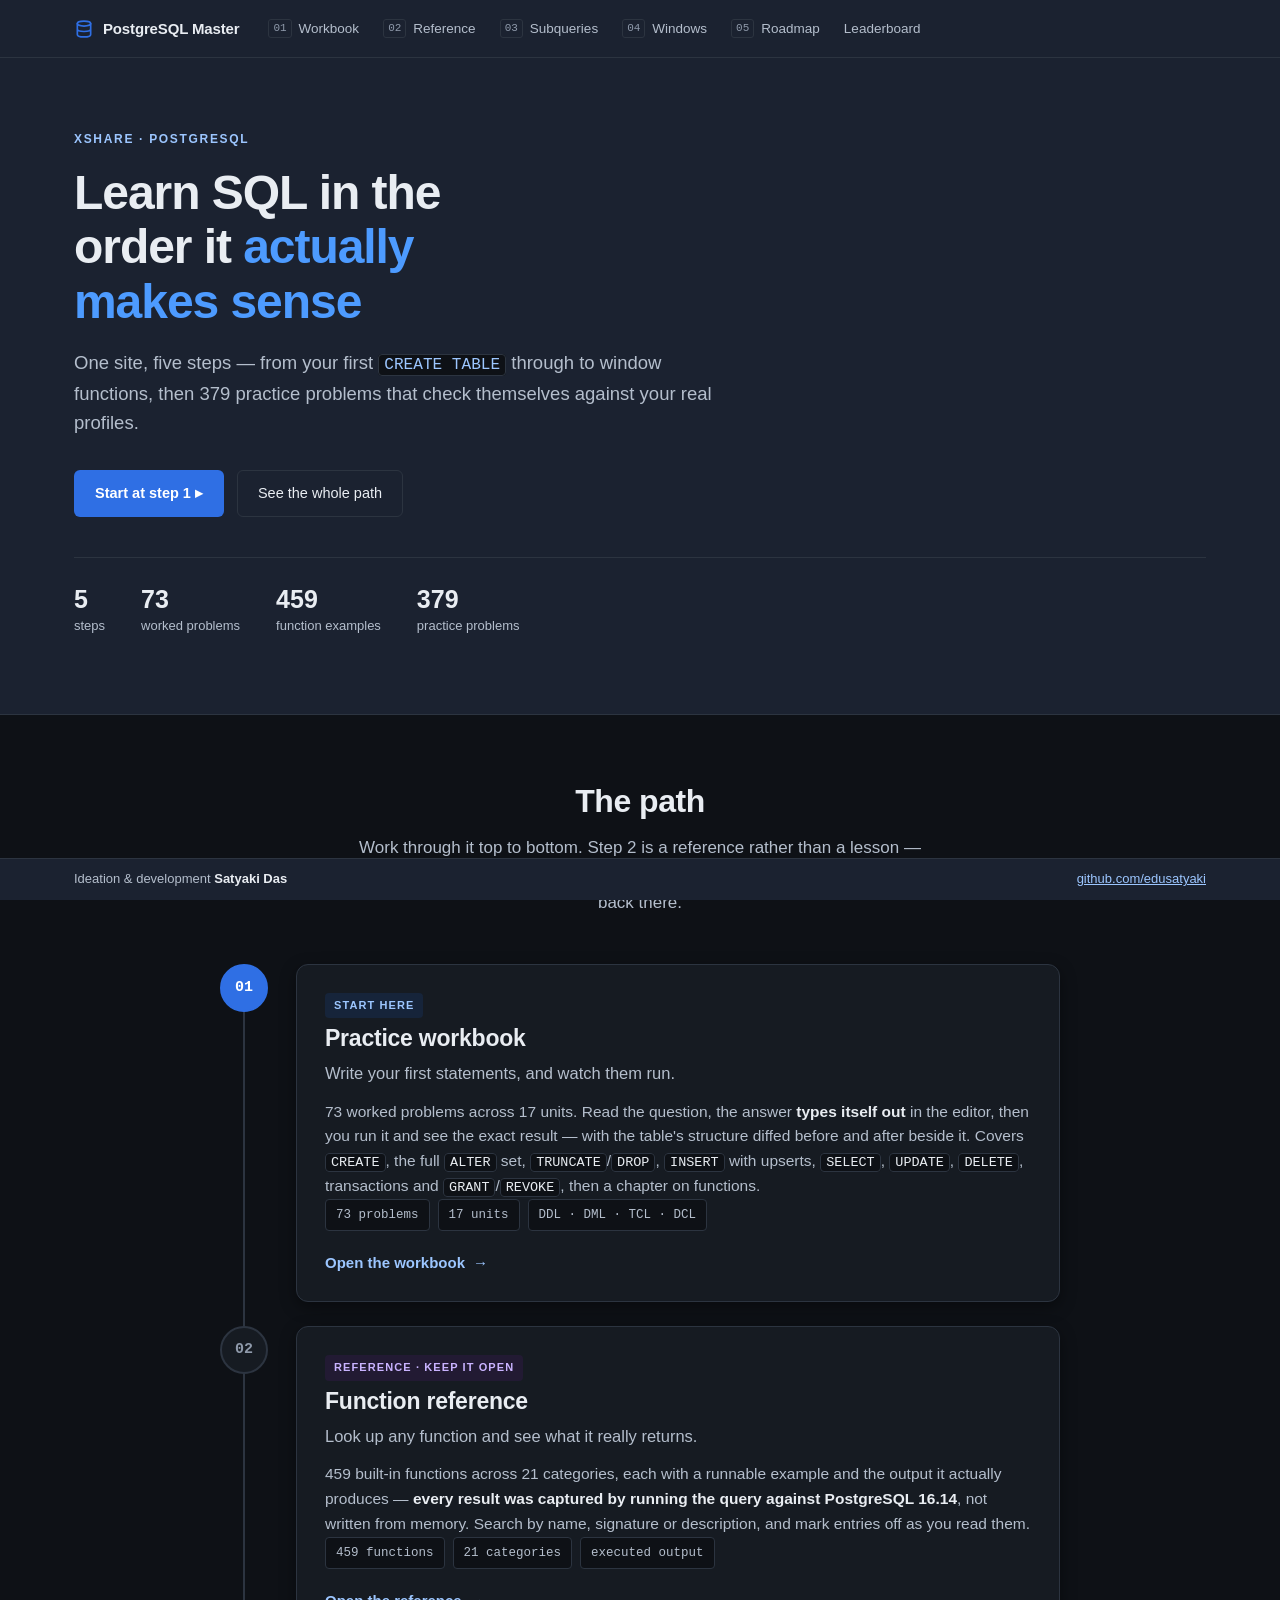
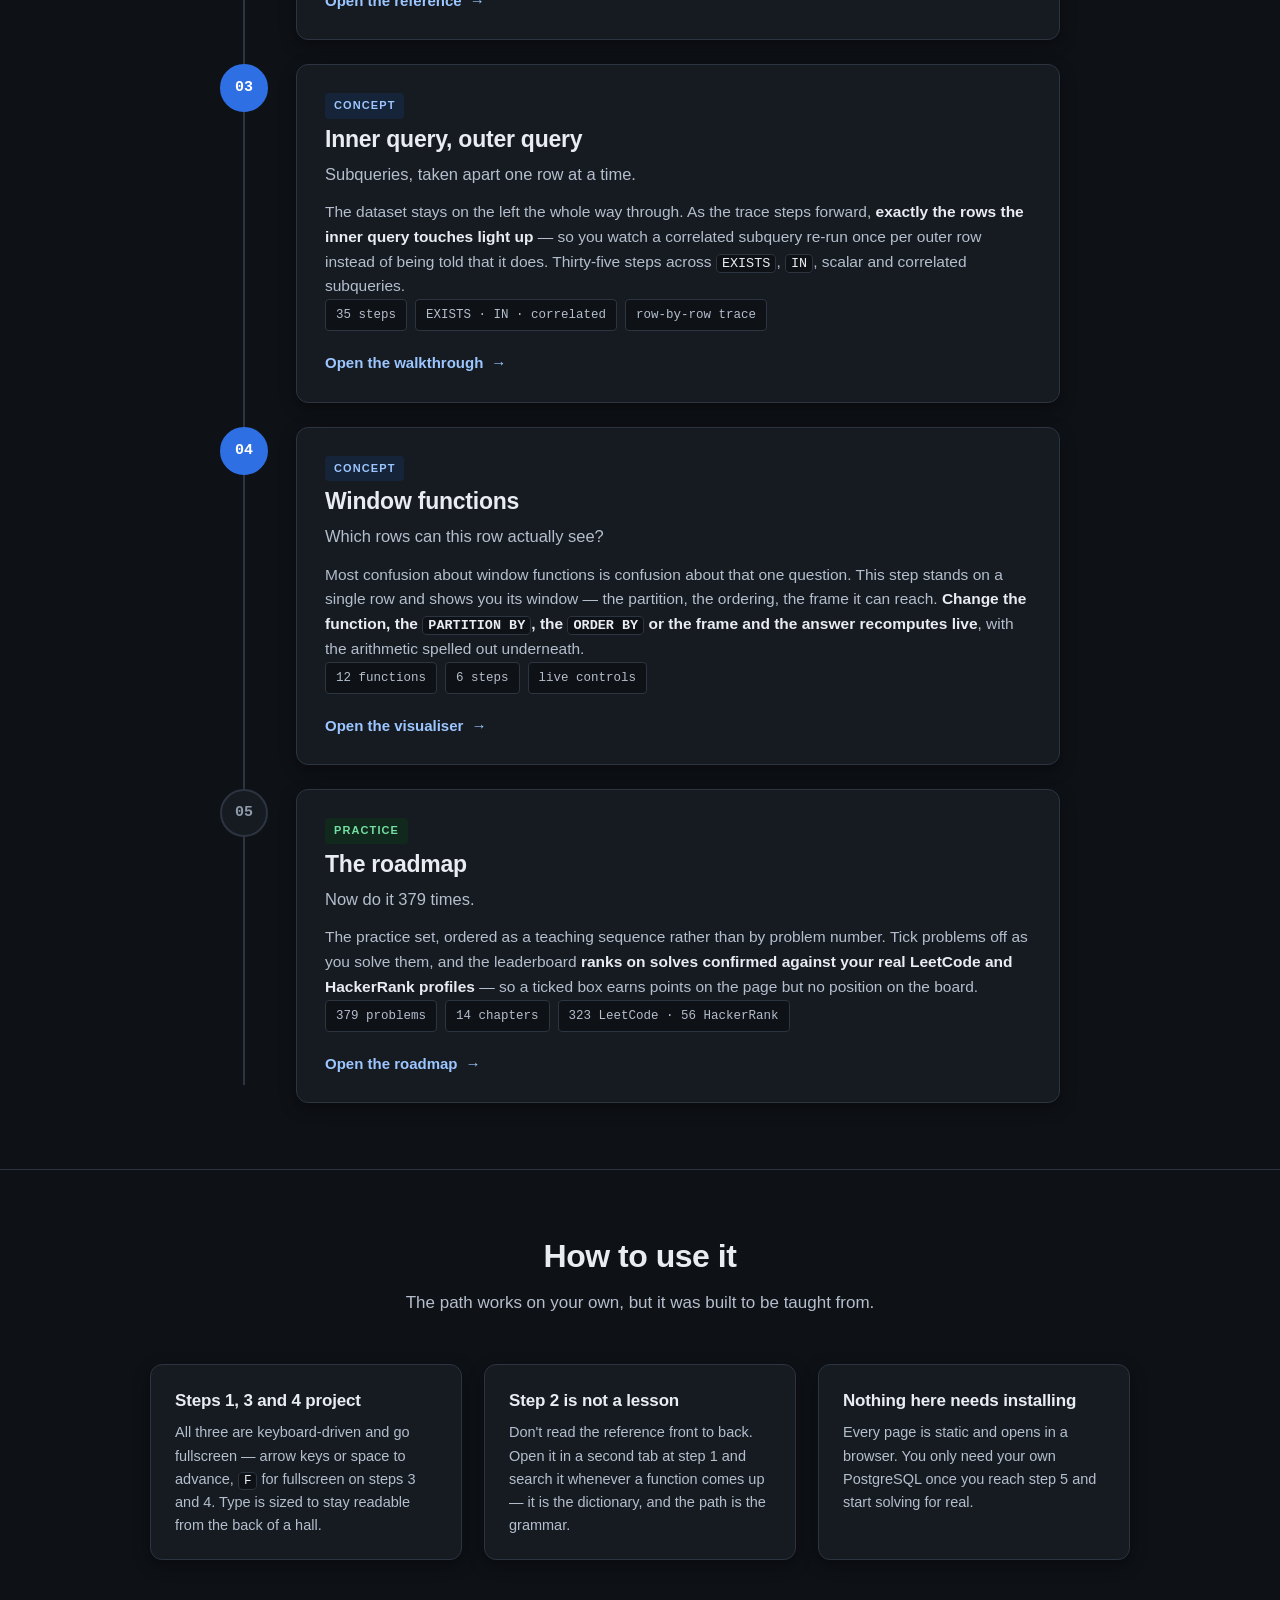
==== commit fe7e6586: "Switch to a dark theme, pin the footer, trim the byline - Byline is now "Ideation & development Saty" ====
--- a/index.html
+++ b/index.html
@@ -9,19 +9,20 @@
 <meta property="og:description" content="From CREATE TABLE to window functions to 379 tracked practice problems — one site, in teaching order.">
 <meta property="og:type" content="website">
 <meta property="og:url" content="https://edusatyaki.github.io/PGSQLMaaster/">
-<link rel="icon" href="data:image/svg+xml,%3Csvg xmlns='http://www.w3.org/2000/svg' viewBox='0 0 24 24' fill='none' stroke='%230066e8' stroke-width='2'%3E%3Cellipse cx='12' cy='5.5' rx='8' ry='3'/%3E%3Cpath d='M4 5.5v13c0 1.7 3.6 3 8 3s8-1.3 8-3v-13M4 12c0 1.7 3.6 3 8 3s8-1.3 8-3'/%3E%3C/svg%3E">
+<link rel="icon" href="data:image/svg+xml,%3Csvg xmlns='http://www.w3.org/2000/svg' viewBox='0 0 24 24' fill='none' stroke='%234d9bff' stroke-width='2'%3E%3Cellipse cx='12' cy='5.5' rx='8' ry='3'/%3E%3Cpath d='M4 5.5v13c0 1.7 3.6 3 8 3s8-1.3 8-3v-13M4 12c0 1.7 3.6 3 8 3s8-1.3 8-3'/%3E%3C/svg%3E">
 <link rel="stylesheet" href="assets/theme.css">
 <style>
-.hero{background:var(--ink); color:#fff; padding:72px 0 78px}
-.hero .eyebrow{font-size:12px; font-weight:700; letter-spacing:.14em; text-transform:uppercase; color:#9fb6d8; margin-bottom:17px}
+.hero{background:var(--band); color:var(--band-fg); padding:72px 0 78px;
+      border-bottom:1px solid var(--line)}
+.hero .eyebrow{font-size:12px; font-weight:700; letter-spacing:.14em; text-transform:uppercase; color:var(--accent-deep); margin-bottom:17px}
 .hero h1{font-size:48px; line-height:1.13; font-weight:600; letter-spacing:-.022em; max-width:16ch}
-.hero h1 span{color:#6aa8ff}
-.hero p{margin-top:19px; font-size:18.5px; color:#c6ccd6; max-width:62ch}
-.hero code{background:#242932; border-color:#39404b; color:#cfe0ff}
+.hero h1 span{color:var(--accent)}
+.hero p{margin-top:19px; font-size:18.5px; color:var(--ink-2); max-width:62ch}
+.hero code{background:var(--ground); border-color:var(--line); color:var(--accent-deep)}
 .hero-cta{display:flex; flex-wrap:wrap; gap:13px; margin-top:32px}
-.hero-meta{margin-top:40px; padding-top:25px; border-top:1px solid #2a2f38; display:flex; flex-wrap:wrap; gap:36px}
-.hero-meta div{font-size:13px; color:#98a0ad}
-.hero-meta b{display:block; font-size:25px; color:#fff; font-weight:600; line-height:1.3}
+.hero-meta{margin-top:40px; padding-top:25px; border-top:1px solid var(--line); display:flex; flex-wrap:wrap; gap:36px}
+.hero-meta div{font-size:13px; color:var(--ink-2)}
+.hero-meta b{display:block; font-size:25px; color:var(--ink); font-weight:600; line-height:1.3}
 
 .path{position:relative; max-width:840px; margin:0 auto; list-style:none}
 .path::before{content:""; position:absolute; left:23px; top:18px; bottom:18px; width:2px; background:var(--line)}
--- a/assets/theme.css
+++ b/assets/theme.css
@@ -1,50 +1,51 @@
 /* ===========================================================================
    PostgreSQL Master — the single design system
    ---------------------------------------------------------------------------
-   Every module on this site draws from this file. The five sources it was
-   merged from each carried their own skin (pgAdmin dark, VS Code dark, two
-   light variants); all of that is gone. One palette, one type scale, one SQL
-   token colouring, light only — there is no dark palette to fall out of sync.
-   Palette is the Newton School system already used across the batch's sites.
+   Every module on this site draws from this file. One palette, one type scale,
+   one SQL token colouring. Dark only — there is no light palette to fall out
+   of sync, and no toggle to leave half the site untested.
+   Token names are kept from the original light system so module CSS did not
+   have to be rewritten: --white is the raised SURFACE (not the colour white),
+   and --ink/--ink-2/--ink-3 run light-to-dim rather than dark-to-light.
    =========================================================================== */
 
 :root{
   /* brand ---------------------------------------------------------------- */
-  --accent:#0673f9;        /* borders, focus ring, rules — never behind white text */
-  --accent-solid:#0066e8;  /* filled surfaces carrying white text (5.17:1) */
-  --accent-deep:#0052cc;   /* links, hover */
-  --accent-wash:#e8f1fe;   /* tinted backgrounds */
-  --accent-line:#b9d4fb;
-
-  /* ink ------------------------------------------------------------------ */
-  --ink:#16191d;
-  --ink-2:#5b6271;
-  --ink-3:#6b7484;   /* darkened from the source palette's #8c95a6: that value is
-                        3.02:1 on white and this token carries real text (step
-                        numbers, row counts, hints) on every page. Now 4.71:1. */
+  --accent:#4d9bff;        /* borders, focus ring, rules */
+  --accent-solid:#2f6fe4;  /* filled surfaces carrying white text */
+  --accent-deep:#9cc6ff;   /* links and label text — LIGHT on dark */
+  --accent-wash:#16243a;   /* tinted background */
+  --accent-line:#31455f;
+
+  /* ink — light to dim --------------------------------------------------- */
+  --ink:#e9edf2;
+  --ink-2:#b4becc;
+  --ink-3:#8f9aab;
 
   /* surfaces ------------------------------------------------------------- */
-  --white:#ffffff;
-  --ground:#f6f7f9;
-  --line:#e1e5ea;
-  --line-soft:#eceff3;
+  --white:#161b22;      /* raised surface (cards, panels, editors) */
+  --ground:#0e1116;     /* page background */
+  --line:#2c3440;
+  --line-soft:#222935;
+  --band:#1b2230;       /* contrasting band (hero, footer) */
+  --band-fg:#e9edf2;
 
   /* semantic ------------------------------------------------------------- */
-  --good:#0a6b43;   --good-wash:#e6f6ee;
-  --warn:#8a5a00;   --warn-wash:#fdf3e2;
-  --bad:#b3261e;    --bad-wash:#fdecea;
-  --note:#5b3bb3;   --note-wash:#f0ecfb;
+  --good:#74dfa2;   --good-wash:#11291d;   --good-line:#2f6b49;
+  --warn:#f0c274;   --warn-wash:#2a2114;   --warn-line:#6d5423;
+  --bad:#ff9d96;    --bad-wash:#2d1618;    --bad-line:#7a3733;
+  --note:#c9b3ff;   --note-wash:#221a33;   --note-line:#4b3a78;
 
   /* SQL syntax — one palette for every module that prints SQL ------------ */
-  --sql-kw:#0033b3;
-  --sql-ctrl:#7b1fa2;
-  --sql-str:#a31515;
-  --sql-num:#0b7a4b;
-  --sql-com:#107c10;
-  --sql-fn:#795e26;
-  --sql-type:#20707f;
-  --sql-meta:#a04a20;
-  --sql-punct:#3c4350;
+  --sql-kw:#7cb7f0;
+  --sql-ctrl:#d7a6e8;
+  --sql-str:#e0a080;
+  --sql-num:#b5cea8;
+  --sql-com:#8fbf8f;
+  --sql-fn:#e6d9a3;
+  --sql-type:#6fd3bd;
+  --sql-meta:#e0bd85;
+  --sql-punct:#c2cbd8;
 
   /* type ----------------------------------------------------------------- */
   --sans:Arial,Helvetica,sans-serif;
@@ -52,16 +53,17 @@
 
   /* form ----------------------------------------------------------------- */
   --r-sm:4px; --r:6px; --r-lg:12px;
-  --shadow:0 5px 15px rgba(0,0,0,.06);
-  --shadow-lift:0 12px 28px rgba(6,115,249,.13);
+  --shadow:0 5px 16px rgba(0,0,0,.4);
+  --shadow-lift:0 14px 30px rgba(0,0,0,.5);
   --topbar-h:58px;
-}
-
+  --ctx-h:46px;
+  --foot-h:42px;
+}
 /* ------------------------------------------------------------------ reset */
 *{box-sizing:border-box;margin:0;padding:0}
-html{-webkit-text-size-adjust:100%}
+html{-webkit-text-size-adjust:100%; color-scheme:dark}
 body{
-  font-family:var(--sans); color:var(--ink); background:var(--white);
+  font-family:var(--sans); color:var(--ink); background:var(--ground);
   font-size:16px; line-height:1.6; -webkit-font-smoothing:antialiased;
 }
 a{color:var(--accent-deep)}
@@ -78,7 +80,7 @@
 /* ----------------------------------------------------------------- topbar */
 .topbar{
   position:sticky; top:0; z-index:60; height:var(--topbar-h);
-  background:var(--white); border-bottom:1px solid var(--line);
+  background:var(--band); border-bottom:1px solid var(--line);
   display:flex; align-items:center;
 }
 .topbar-in{
@@ -142,8 +144,8 @@
 .btn-quiet{background:var(--white); color:var(--ink); border-color:var(--line); font-weight:400}
 .btn-quiet:hover{background:var(--ground); border-color:var(--ink-3); transform:none; color:var(--ink)}
 .btn-sm{padding:7px 13px; font-size:13px}
-.btn-dark{background:transparent; color:#fff; border-color:#444b57; font-weight:400}
-.btn-dark:hover{background:#242932; border-color:#5d6675; transform:none}
+.btn-dark{background:transparent; color:var(--ink); border-color:var(--line); font-weight:400}
+.btn-dark:hover{background:var(--band); border-color:var(--ink-3); transform:none}
 
 /* ------------------------------------------------------------------ cards */
 .card{
@@ -248,16 +250,90 @@
 .banner.warn{background:var(--warn-wash); border-color:#f0dcb4}
 .banner.bad{background:var(--bad-wash); border-color:#f5cfcb}
 
+
+/* ================================================================= context bar
+   Module pages carried a 209px marketing header that pushed the actual module
+   below the fold and forced two scrollbars (page + panel). This replaces it:
+   one compact row with the step, its title, the blurb behind a disclosure, and
+   prev/next always in reach. */
+.ctxbar{
+  position:sticky; top:var(--topbar-h); z-index:50; min-height:var(--ctx-h);
+  background:var(--band); border-bottom:1px solid var(--line);
+  display:flex; align-items:center;
+}
+.ctxbar-in{
+  max-width:1180px; margin:0 auto; padding:0 24px; width:100%;
+  display:flex; align-items:center; gap:12px; min-height:var(--ctx-h);
+}
+.ctxbar .step-no{
+  font-family:var(--mono); font-size:11px; font-weight:700; letter-spacing:.06em;
+  background:var(--accent-solid); color:#fff; padding:3px 7px; border-radius:var(--r-sm);
+  flex-shrink:0;
+}
+.ctxbar h1{font-size:15.5px; font-weight:700; letter-spacing:-.005em; flex-shrink:0}
+.ctxbar .meta{
+  font-size:13px; color:var(--ink-2); overflow:hidden; text-overflow:ellipsis;
+  white-space:nowrap; min-width:0; flex:1;
+}
+.ctxbar .acts{display:flex; align-items:center; gap:7px; flex-shrink:0; margin-left:auto}
+.ctx-about{
+  background:var(--white); border-bottom:1px solid var(--line);
+  font-size:15px; color:var(--ink-2); line-height:1.6;
+}
+.ctx-about .wrap{padding-top:16px; padding-bottom:18px; max-width:82ch}
+.ctx-about b{color:var(--ink)}
+
+/* app pages: the module owns the viewport, so only its own panes scroll */
+body.fixed{height:100vh; overflow:hidden; display:flex; flex-direction:column}
+body.fixed main{flex:1; min-height:0; display:flex; flex-direction:column}
+/* the footer is fixed, so it sits outside the flex flow; body's
+   padding-bottom is what keeps the module clear of it */
+.fillhost{flex:1; min-height:0; display:flex; flex-direction:column; background:var(--ground)}
+.fillhost > .wrap{flex:1; min-height:0; width:100%; display:flex; flex-direction:column;
+                  padding-top:14px; padding-bottom:14px}
+/* width:100% matters: `margin:0 auto` on a column flex item disables cross-axis
+   stretch, so without it .wrap shrinks to its content instead of filling. */
+.fillhost.bleed > .wrap{max-width:none; padding-left:14px; padding-right:14px}
+
+/* short or narrow screens: stacking and scrolling beat a squeezed panel */
+@media (max-width:900px), (max-height:600px){
+  body.fixed{height:auto; overflow:visible; display:block}
+  body.fixed main{display:block}
+  .fillhost{display:block}
+  .fillhost > .wrap{display:block}
+  .ctxbar{position:static}
+  .ctxbar-in{flex-wrap:wrap; padding-top:8px; padding-bottom:8px}
+  .ctxbar .meta{flex-basis:100%; white-space:normal}
+}
+
 /* module pager, emitted by Shell.pager() */
 .modpager{display:flex; flex-wrap:wrap; justify-content:space-between; gap:14px;
           padding:26px 0 0; border-top:1px solid var(--line)}
 .modpager .btn{flex:1 1 auto; min-width:0}
 
-/* ----------------------------------------------------------------- footer */
-.sitefoot{background:var(--ink); color:#8a93a1; padding:40px 0; font-size:14px; margin-top:auto}
-.sitefoot-in{display:flex; flex-wrap:wrap; gap:16px; justify-content:space-between; align-items:center}
-.sitefoot b{color:#fff; font-weight:600}
-.sitefoot a{color:#8ebaff}
+/* ----------------------------------------------------------------- footer
+   Pinned to the viewport on every page. Its height is reserved on <body> so
+   nothing is ever hidden underneath it — on app pages that reservation also
+   shrinks the box the module fills. */
+.sitefoot{
+  position:fixed; left:0; right:0; bottom:0; z-index:65;
+  height:var(--foot-h); display:flex; align-items:center;
+  background:var(--band); border-top:1px solid var(--line);
+  color:var(--ink-2); font-size:13px;
+}
+.sitefoot-in{
+  display:flex; flex-wrap:nowrap; gap:16px; justify-content:space-between;
+  align-items:center; width:100%; min-width:0;
+}
+.sitefoot-in > *{overflow:hidden; text-overflow:ellipsis; white-space:nowrap}
+.sitefoot b{color:var(--ink); font-weight:600}
+.sitefoot a{color:var(--accent-deep)}
+body{padding-bottom:var(--foot-h)}
+/* narrow screens: drop the repo link rather than ellipsing the byline */
+@media (max-width:560px){
+  .sitefoot-in > :last-child{display:none}
+  .sitefoot-in{justify-content:center}
+}
 
 /* full-height module pages sit in a flex column so the footer lands correctly */
 body.app{display:flex; flex-direction:column; min-height:100vh}
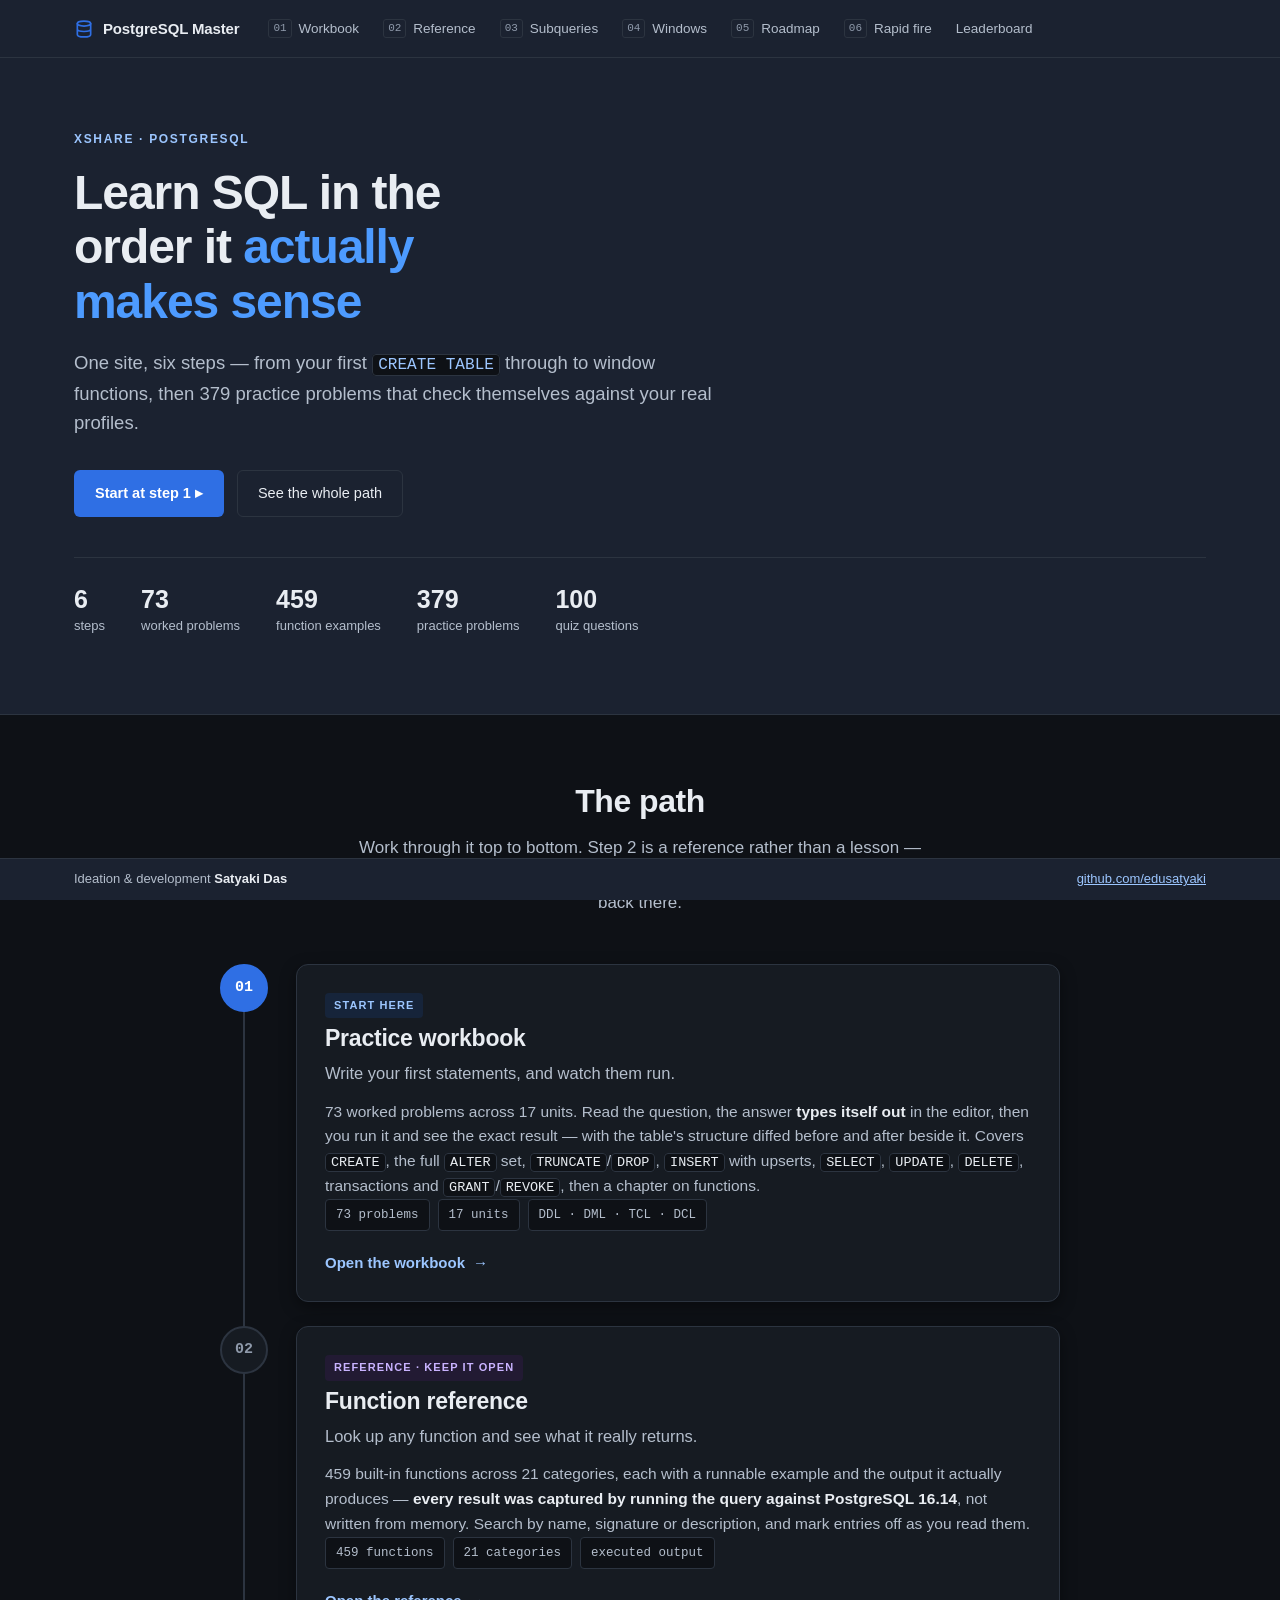
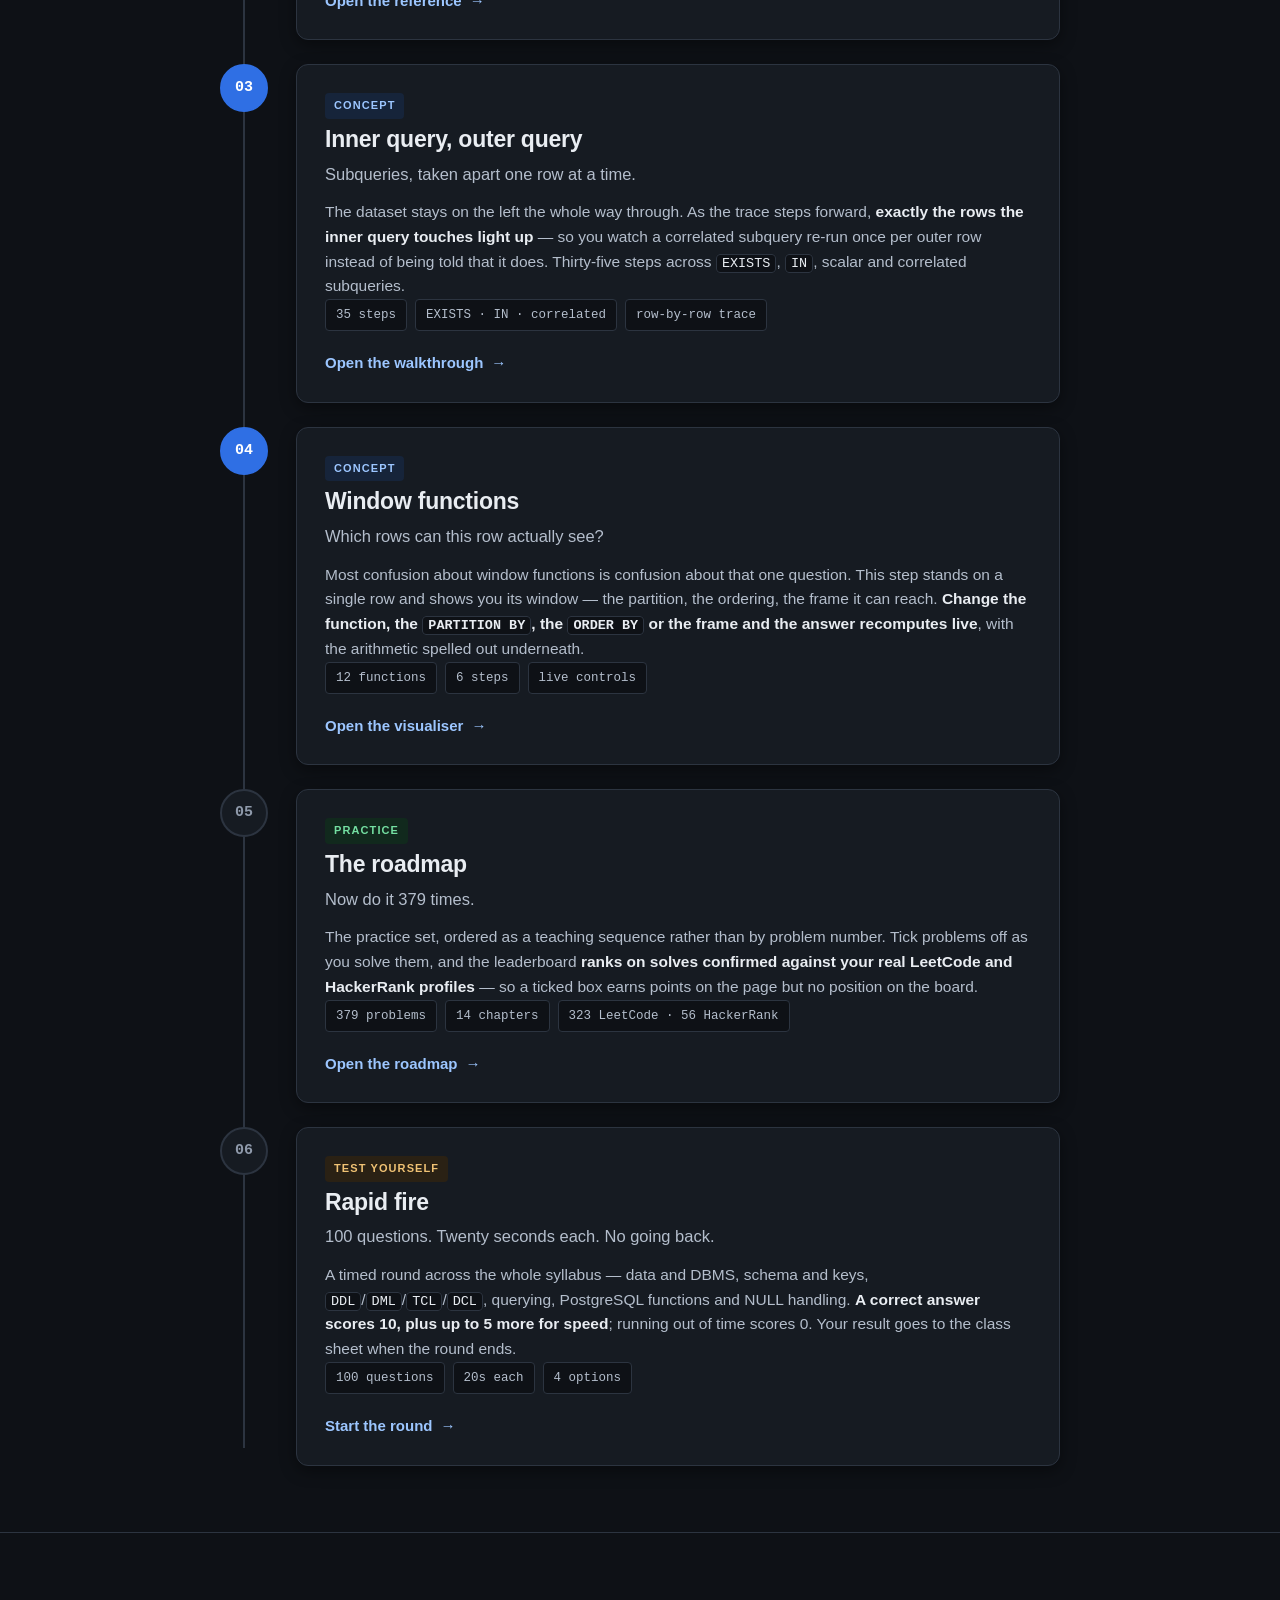
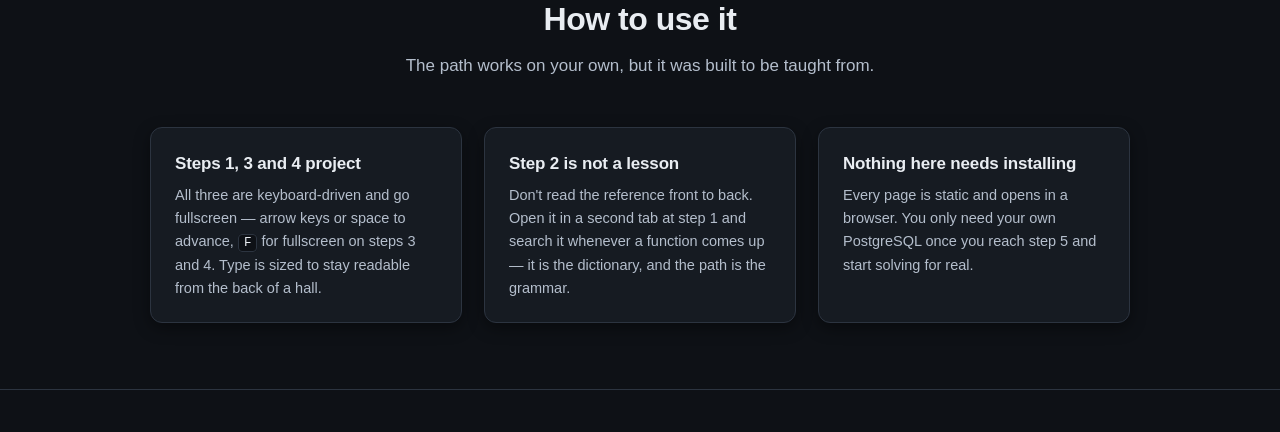
==== commit 29c65a0f: "Add step 06 — the rapid-fire round Merges DBMSExam in as the final step, same treatment as the other" ====
--- a/index.html
+++ b/index.html
@@ -4,7 +4,7 @@
 <meta charset="utf-8">
 <meta name="viewport" content="width=device-width, initial-scale=1">
 <title>PostgreSQL Master — the XShare SQL course</title>
-<meta name="description" content="One site, five steps: write your first statements, look up any function, take subqueries apart, see what a window function sees, then practise across 379 tracked problems.">
+<meta name="description" content="One site, six steps: write your first statements, look up any function, take subqueries apart, see what a window function sees, then practise across 379 tracked problems.">
 <meta property="og:title" content="PostgreSQL Master — the XShare SQL course">
 <meta property="og:description" content="From CREATE TABLE to window functions to 379 tracked practice problems — one site, in teaching order.">
 <meta property="og:type" content="website">
@@ -74,7 +74,7 @@
     <div class="eyebrow">XShare · PostgreSQL</div>
     <h1>Learn SQL in the order it <span>actually makes sense</span></h1>
     <p>
-      One site, five steps — from your first <code>CREATE TABLE</code> through to window
+      One site, six steps — from your first <code>CREATE TABLE</code> through to window
       functions, then 379 practice problems that check themselves against your real profiles.
     </p>
     <div class="hero-cta">
@@ -82,10 +82,11 @@
       <a class="btn btn-dark" href="#path">See the whole path</a>
     </div>
     <div class="hero-meta">
-      <div><b>5</b>steps</div>
+      <div><b>6</b>steps</div>
       <div><b>73</b>worked problems</div>
       <div><b>459</b>function examples</div>
       <div><b>379</b>practice problems</div>
+      <div><b>100</b>quiz questions</div>
     </div>
   </div>
 </div>
@@ -188,6 +189,25 @@
           </p>
           <ul class="chips"><li class="chip">379 problems</li><li class="chip">14 chapters</li><li class="chip">323 LeetCode · 56 HackerRank</li></ul>
           <a class="go" href="roadmap.html">Open the roadmap <span class="arw">→</span></a>
+        </article>
+      </li>
+
+
+      <li class="step">
+        <div class="num">06</div>
+        <article class="card">
+          <span class="tag tag-warn">Test yourself</span>
+          <h3>Rapid fire</h3>
+          <div class="lede">100 questions. Twenty seconds each. No going back.</div>
+          <p class="body">
+            A timed round across the whole syllabus — data and DBMS, schema and keys,
+            <code>DDL</code>/<code>DML</code>/<code>TCL</code>/<code>DCL</code>, querying,
+            PostgreSQL functions and NULL handling. <b>A correct answer scores 10, plus up to 5
+            more for speed</b>; running out of time scores 0. Your result goes to the class sheet
+            when the round ends.
+          </p>
+          <ul class="chips"><li class="chip">100 questions</li><li class="chip">20s each</li><li class="chip">4 options</li></ul>
+          <a class="go" href="rapidfire.html">Start the round <span class="arw">→</span></a>
         </article>
       </li>
 
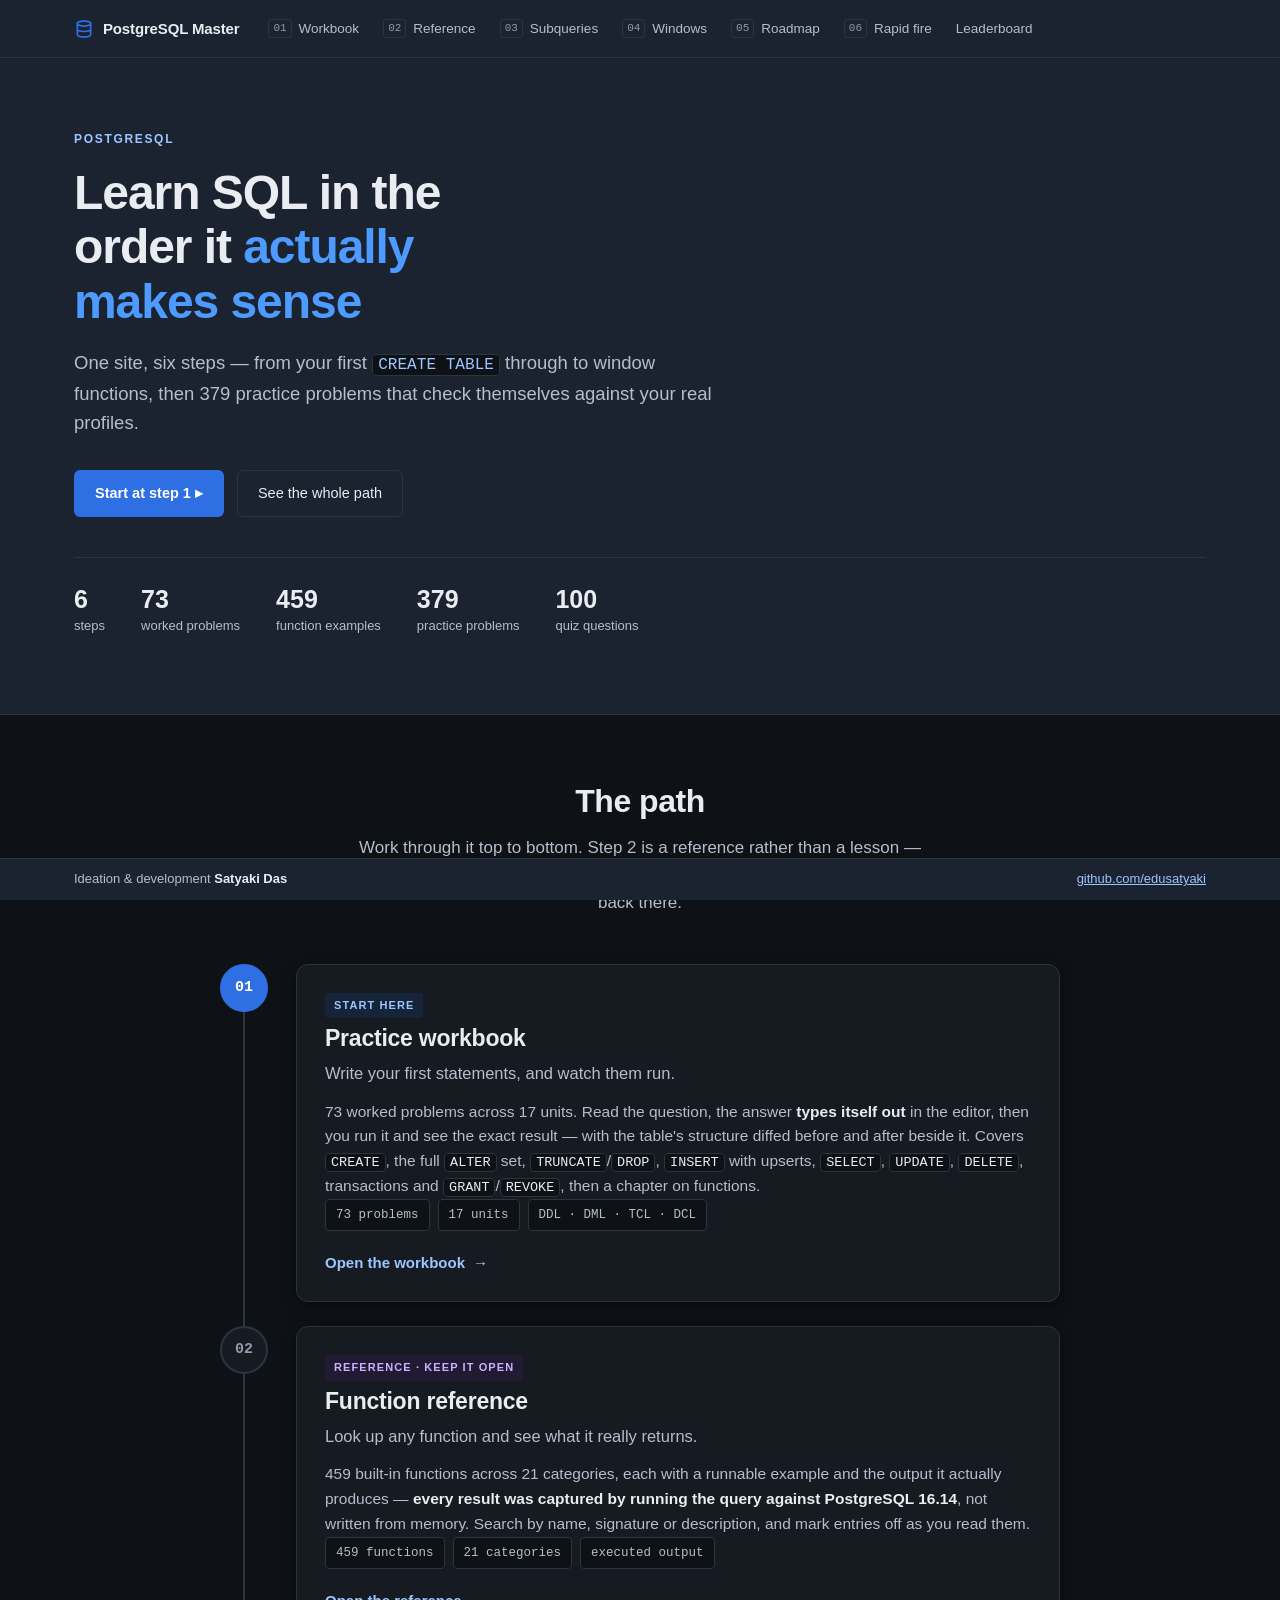
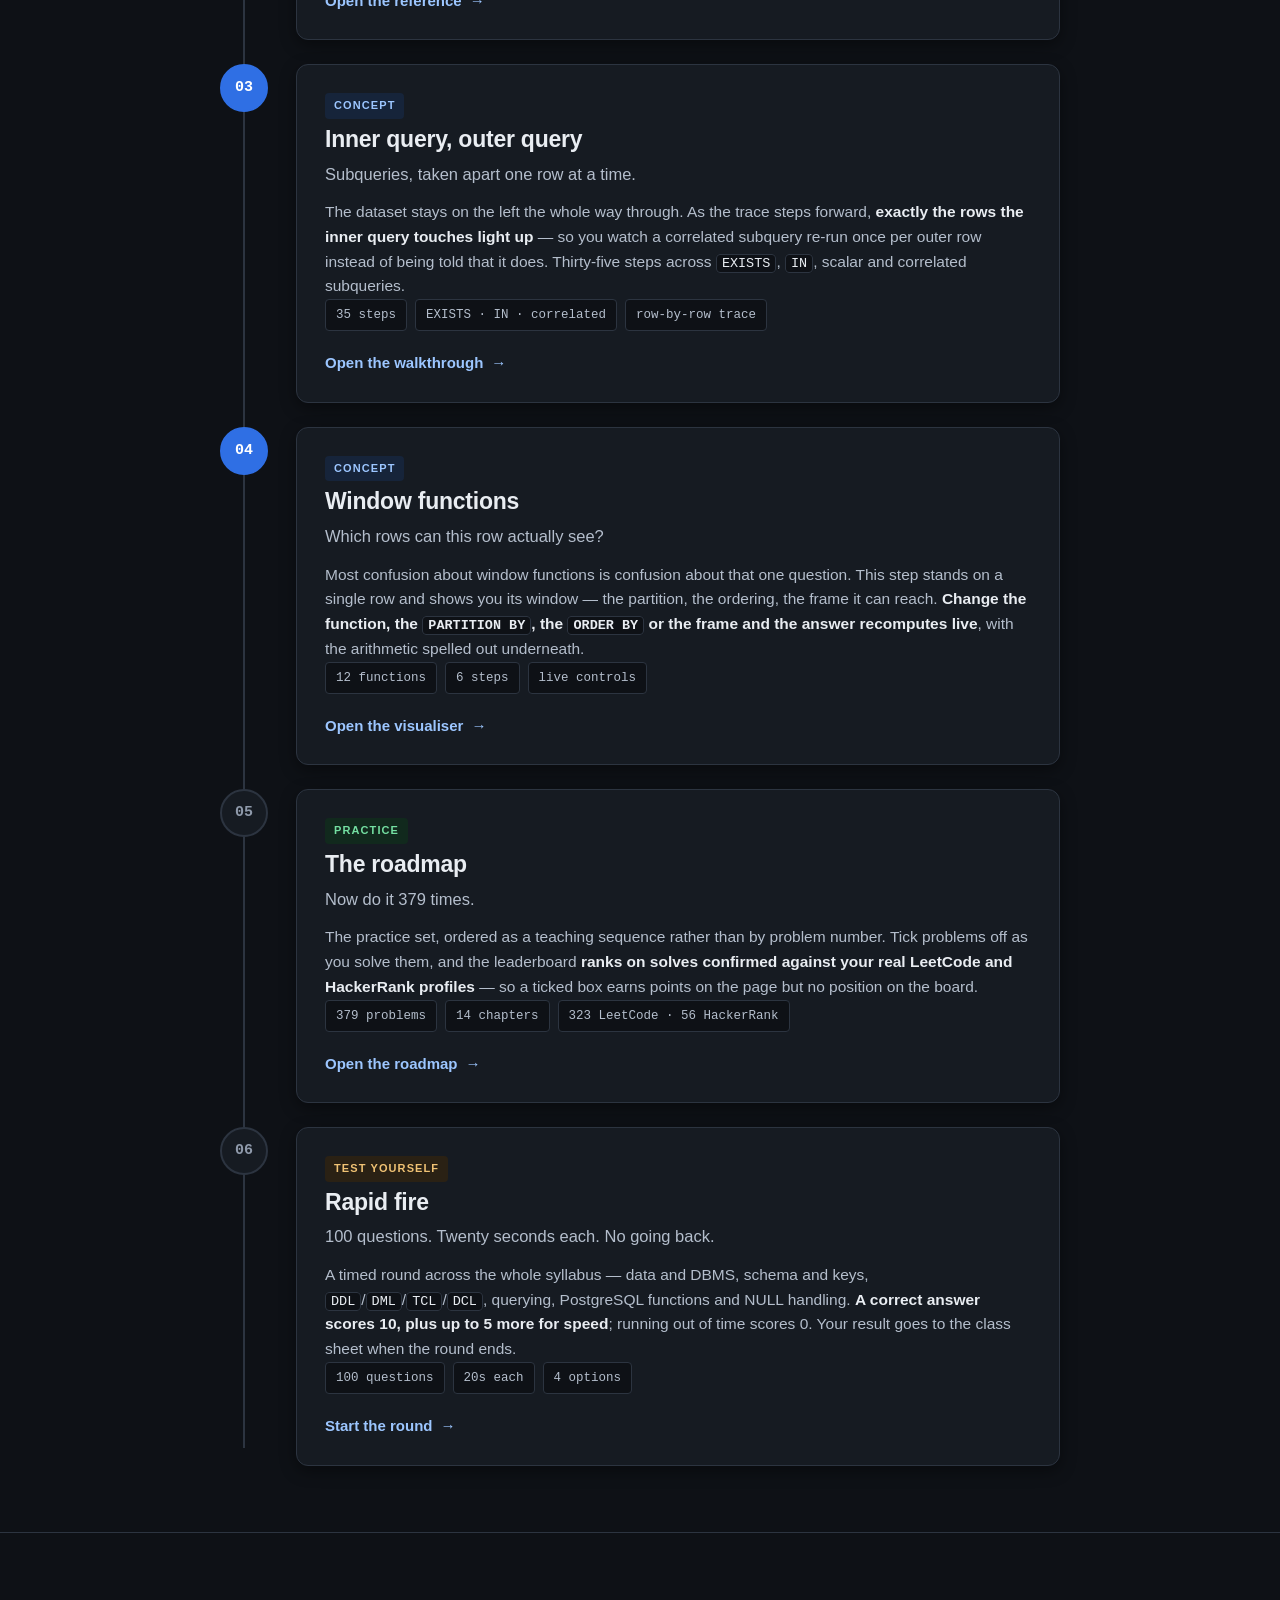
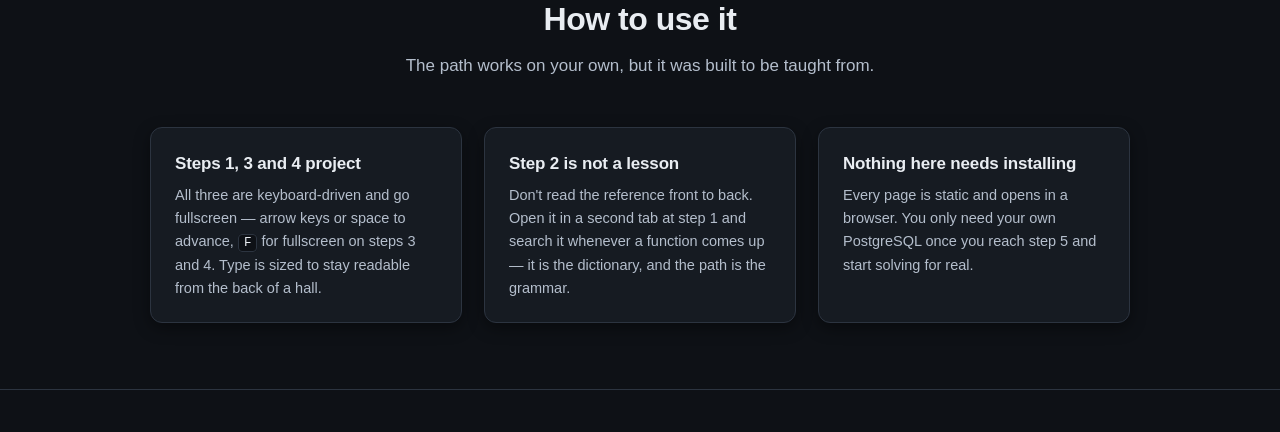
==== commit 7c0bf361: "Remove the XShare name from the site Six references: the page title and og:title, the hero eyebrow, " ====
--- a/index.html
+++ b/index.html
@@ -3,9 +3,9 @@
 <head>
 <meta charset="utf-8">
 <meta name="viewport" content="width=device-width, initial-scale=1">
-<title>PostgreSQL Master — the XShare SQL course</title>
+<title>PostgreSQL Master — the SQL course</title>
 <meta name="description" content="One site, six steps: write your first statements, look up any function, take subqueries apart, see what a window function sees, then practise across 379 tracked problems.">
-<meta property="og:title" content="PostgreSQL Master — the XShare SQL course">
+<meta property="og:title" content="PostgreSQL Master — the SQL course">
 <meta property="og:description" content="From CREATE TABLE to window functions to 379 tracked practice problems — one site, in teaching order.">
 <meta property="og:type" content="website">
 <meta property="og:url" content="https://edusatyaki.github.io/PGSQLMaaster/">
@@ -71,7 +71,7 @@
 
 <div class="hero">
   <div class="wrap">
-    <div class="eyebrow">XShare · PostgreSQL</div>
+    <div class="eyebrow">PostgreSQL</div>
     <h1>Learn SQL in the order it <span>actually makes sense</span></h1>
     <p>
       One site, six steps — from your first <code>CREATE TABLE</code> through to window
--- a/assets/theme.css
+++ b/assets/theme.css
@@ -289,11 +289,13 @@
 /* the footer is fixed, so it sits outside the flex flow; body's
    padding-bottom is what keeps the module clear of it */
 .fillhost{flex:1; min-height:0; display:flex; flex-direction:column; background:var(--ground)}
-.fillhost > .wrap{flex:1; min-height:0; width:100%; display:flex; flex-direction:column;
-                  padding-top:14px; padding-bottom:14px}
+/* App pages run full-bleed: capping them at the 1180px document measure left a
+   third of a wide screen empty on either side. Documents keep the measure. */
+.fillhost > .wrap{flex:1; min-height:0; width:100%; max-width:none; display:flex;
+                  flex-direction:column; padding:14px 16px}
 /* width:100% matters: `margin:0 auto` on a column flex item disables cross-axis
    stretch, so without it .wrap shrinks to its content instead of filling. */
-.fillhost.bleed > .wrap{max-width:none; padding-left:14px; padding-right:14px}
+.fillhost.bleed > .wrap{padding-left:14px; padding-right:14px}
 
 /* short or narrow screens: stacking and scrolling beat a squeezed panel */
 @media (max-width:900px), (max-height:600px){
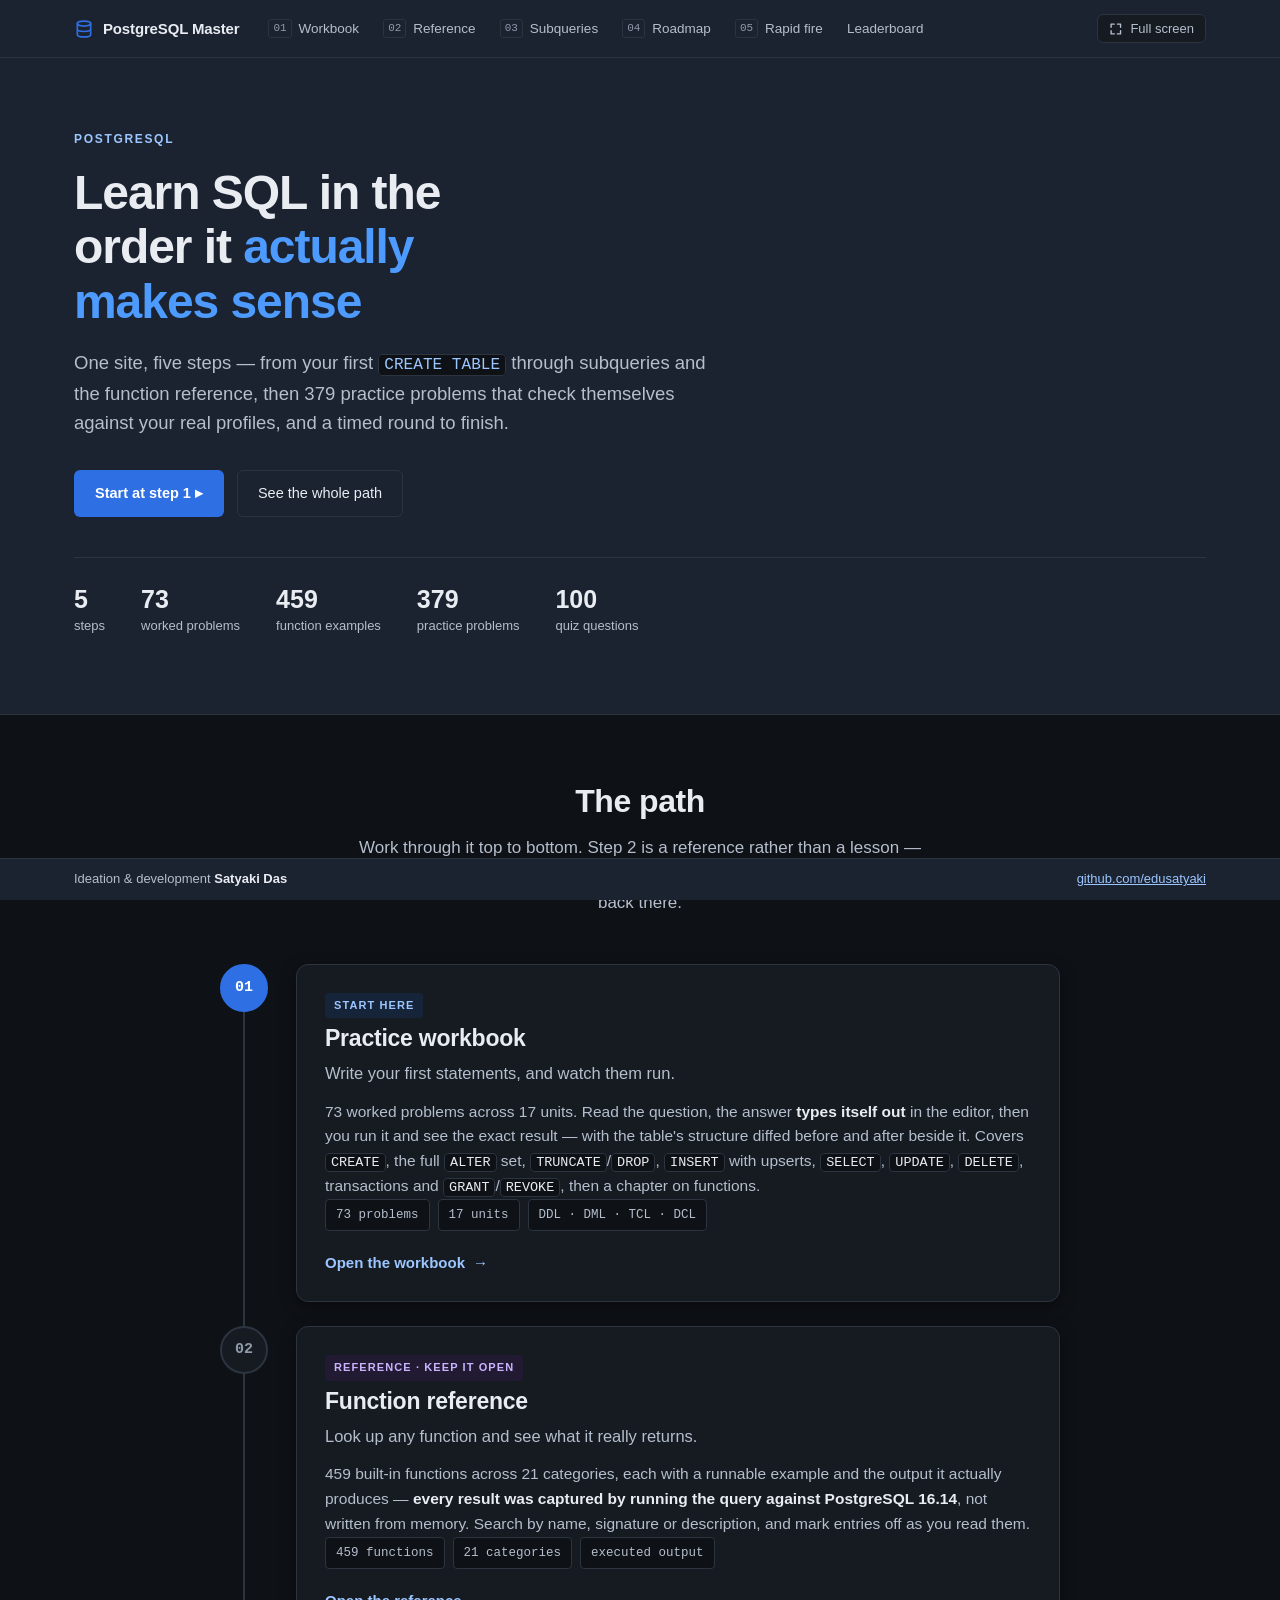
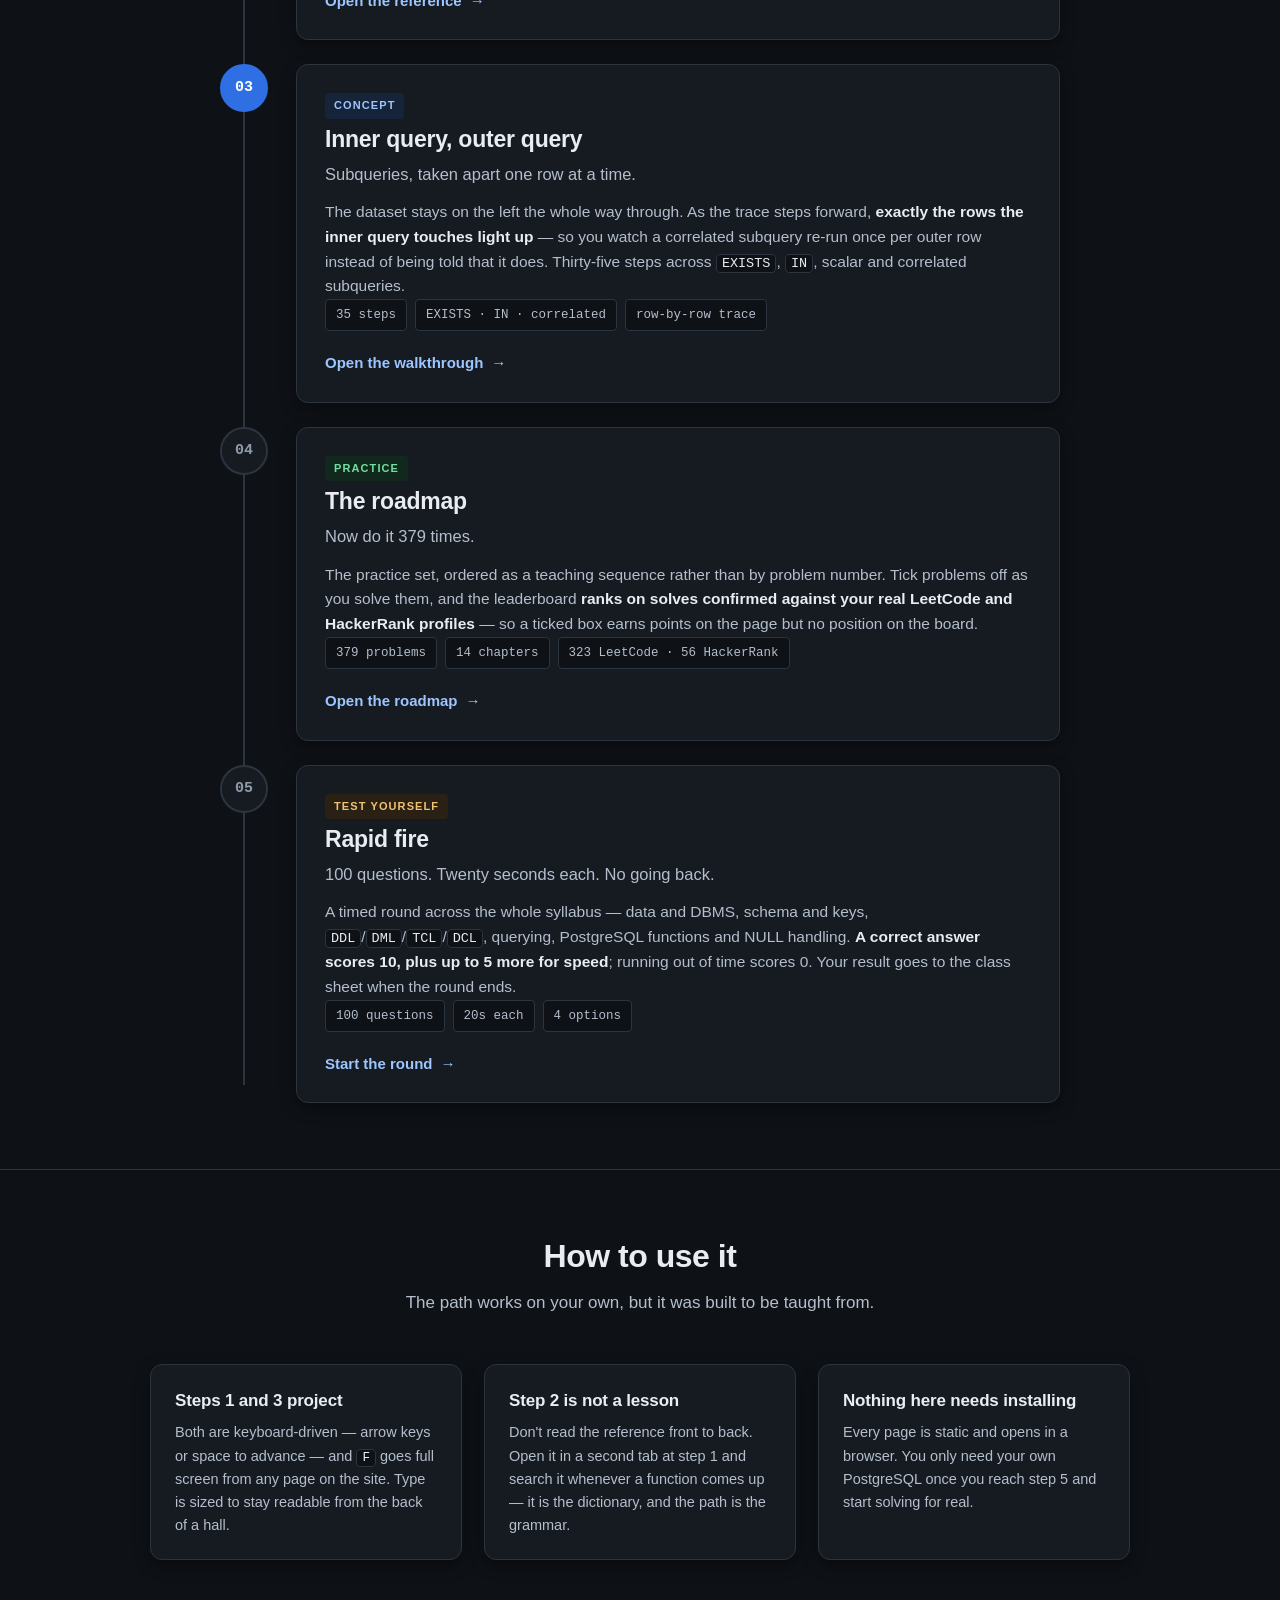
==== commit 1f83676d: "Remove the window-function visualiser Drops windows.html and its CSS/JS, the nav entry, the context-" ====
--- a/index.html
+++ b/index.html
@@ -4,9 +4,9 @@
 <meta charset="utf-8">
 <meta name="viewport" content="width=device-width, initial-scale=1">
 <title>PostgreSQL Master — the SQL course</title>
-<meta name="description" content="One site, six steps: write your first statements, look up any function, take subqueries apart, see what a window function sees, then practise across 379 tracked problems.">
+<meta name="description" content="One site, five steps: write your first statements, look up any function, take subqueries apart, practise across 379 tracked problems, then sit a timed round.">
 <meta property="og:title" content="PostgreSQL Master — the SQL course">
-<meta property="og:description" content="From CREATE TABLE to window functions to 379 tracked practice problems — one site, in teaching order.">
+<meta property="og:description" content="From CREATE TABLE to subqueries to 379 tracked practice problems — one site, in teaching order.">
 <meta property="og:type" content="website">
 <meta property="og:url" content="https://edusatyaki.github.io/PGSQLMaaster/">
 <link rel="icon" href="data:image/svg+xml,%3Csvg xmlns='http://www.w3.org/2000/svg' viewBox='0 0 24 24' fill='none' stroke='%234d9bff' stroke-width='2'%3E%3Cellipse cx='12' cy='5.5' rx='8' ry='3'/%3E%3Cpath d='M4 5.5v13c0 1.7 3.6 3 8 3s8-1.3 8-3v-13M4 12c0 1.7 3.6 3 8 3s8-1.3 8-3'/%3E%3C/svg%3E">
@@ -74,15 +74,16 @@
     <div class="eyebrow">PostgreSQL</div>
     <h1>Learn SQL in the order it <span>actually makes sense</span></h1>
     <p>
-      One site, six steps — from your first <code>CREATE TABLE</code> through to window
-      functions, then 379 practice problems that check themselves against your real profiles.
+      One site, five steps — from your first <code>CREATE TABLE</code> through subqueries and
+      the function reference, then 379 practice problems that check themselves against your real
+      profiles, and a timed round to finish.
     </p>
     <div class="hero-cta">
       <a class="btn" href="workbook.html">Start at step 1 ▸</a>
       <a class="btn btn-dark" href="#path">See the whole path</a>
     </div>
     <div class="hero-meta">
-      <div><b>6</b>steps</div>
+      <div><b>5</b>steps</div>
       <div><b>73</b>worked problems</div>
       <div><b>459</b>function examples</div>
       <div><b>379</b>practice problems</div>
@@ -157,26 +158,9 @@
         </article>
       </li>
 
-      <li class="step is-core">
+
+      <li class="step">
         <div class="num">04</div>
-        <article class="card">
-          <span class="tag">Concept</span>
-          <h3>Window functions</h3>
-          <div class="lede">Which rows can this row actually see?</div>
-          <p class="body">
-            Most confusion about window functions is confusion about that one question. This step
-            stands on a single row and shows you its window — the partition, the ordering, the
-            frame it can reach. <b>Change the function, the <code>PARTITION BY</code>, the
-            <code>ORDER BY</code> or the frame and the answer recomputes live</b>, with the
-            arithmetic spelled out underneath.
-          </p>
-          <ul class="chips"><li class="chip">12 functions</li><li class="chip">6 steps</li><li class="chip">live controls</li></ul>
-          <a class="go" href="windows.html">Open the visualiser <span class="arw">→</span></a>
-        </article>
-      </li>
-
-      <li class="step">
-        <div class="num">05</div>
         <article class="card">
           <span class="tag tag-good">Practice</span>
           <h3>The roadmap</h3>
@@ -194,7 +178,7 @@
 
 
       <li class="step">
-        <div class="num">06</div>
+        <div class="num">05</div>
         <article class="card">
           <span class="tag tag-warn">Test yourself</span>
           <h3>Rapid fire</h3>
@@ -223,11 +207,11 @@
     </div>
     <div class="notes">
       <div class="card">
-        <h4>Steps 1, 3 and 4 project</h4>
+        <h4>Steps 1 and 3 project</h4>
         <p>
-          All three are keyboard-driven and go fullscreen — arrow keys or space to advance,
-          <code>F</code> for fullscreen on steps 3 and 4. Type is sized to stay readable from the
-          back of a hall.
+          Both are keyboard-driven — arrow keys or space to advance — and <code>F</code> goes
+          full screen from any page on the site. Type is sized to stay readable from the back of
+          a hall.
         </p>
       </div>
       <div class="card">
--- a/assets/theme.css
+++ b/assets/theme.css
@@ -109,6 +109,16 @@
   border:1px solid var(--line); border-radius:3px; padding:0 4px; flex-shrink:0;
 }
 .navscroll a.on .st{border-color:var(--accent-line); color:var(--accent-deep)}
+
+/* site-wide fullscreen toggle, in every top bar */
+.fsbtn{
+  display:inline-flex; align-items:center; gap:7px; flex-shrink:0; margin-left:8px;
+  background:var(--white); color:var(--ink-2); border:1px solid var(--line);
+  border-radius:var(--r); padding:6px 11px; font-size:13px; white-space:nowrap;
+}
+.fsbtn:hover{border-color:var(--accent); color:var(--ink)}
+.fsbtn[aria-pressed="true"]{background:var(--accent-wash); border-color:var(--accent-line); color:var(--accent-deep)}
+@media (max-width:860px){ .fsbtn span{display:none} .fsbtn{padding:6px 9px} }
 
 /* ------------------------------------------------------------------ pages */
 .band{padding:66px 0}
